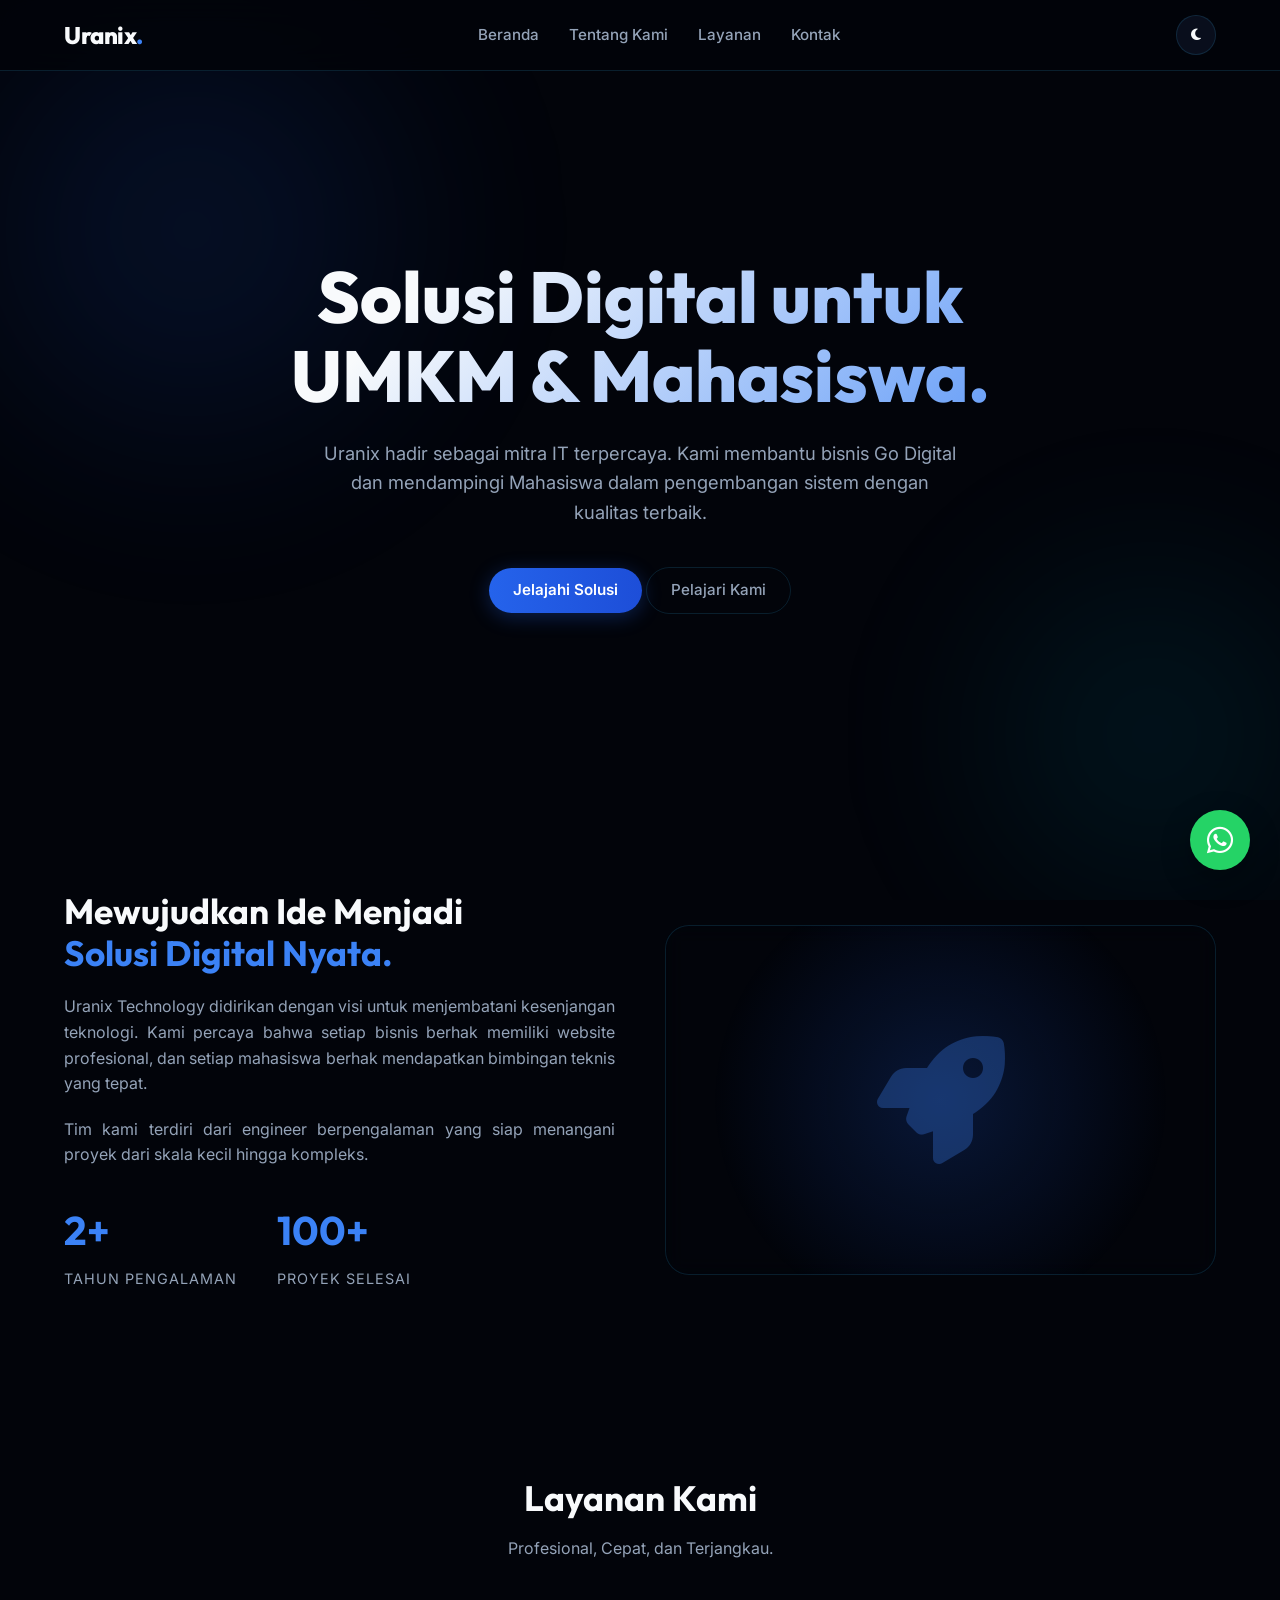
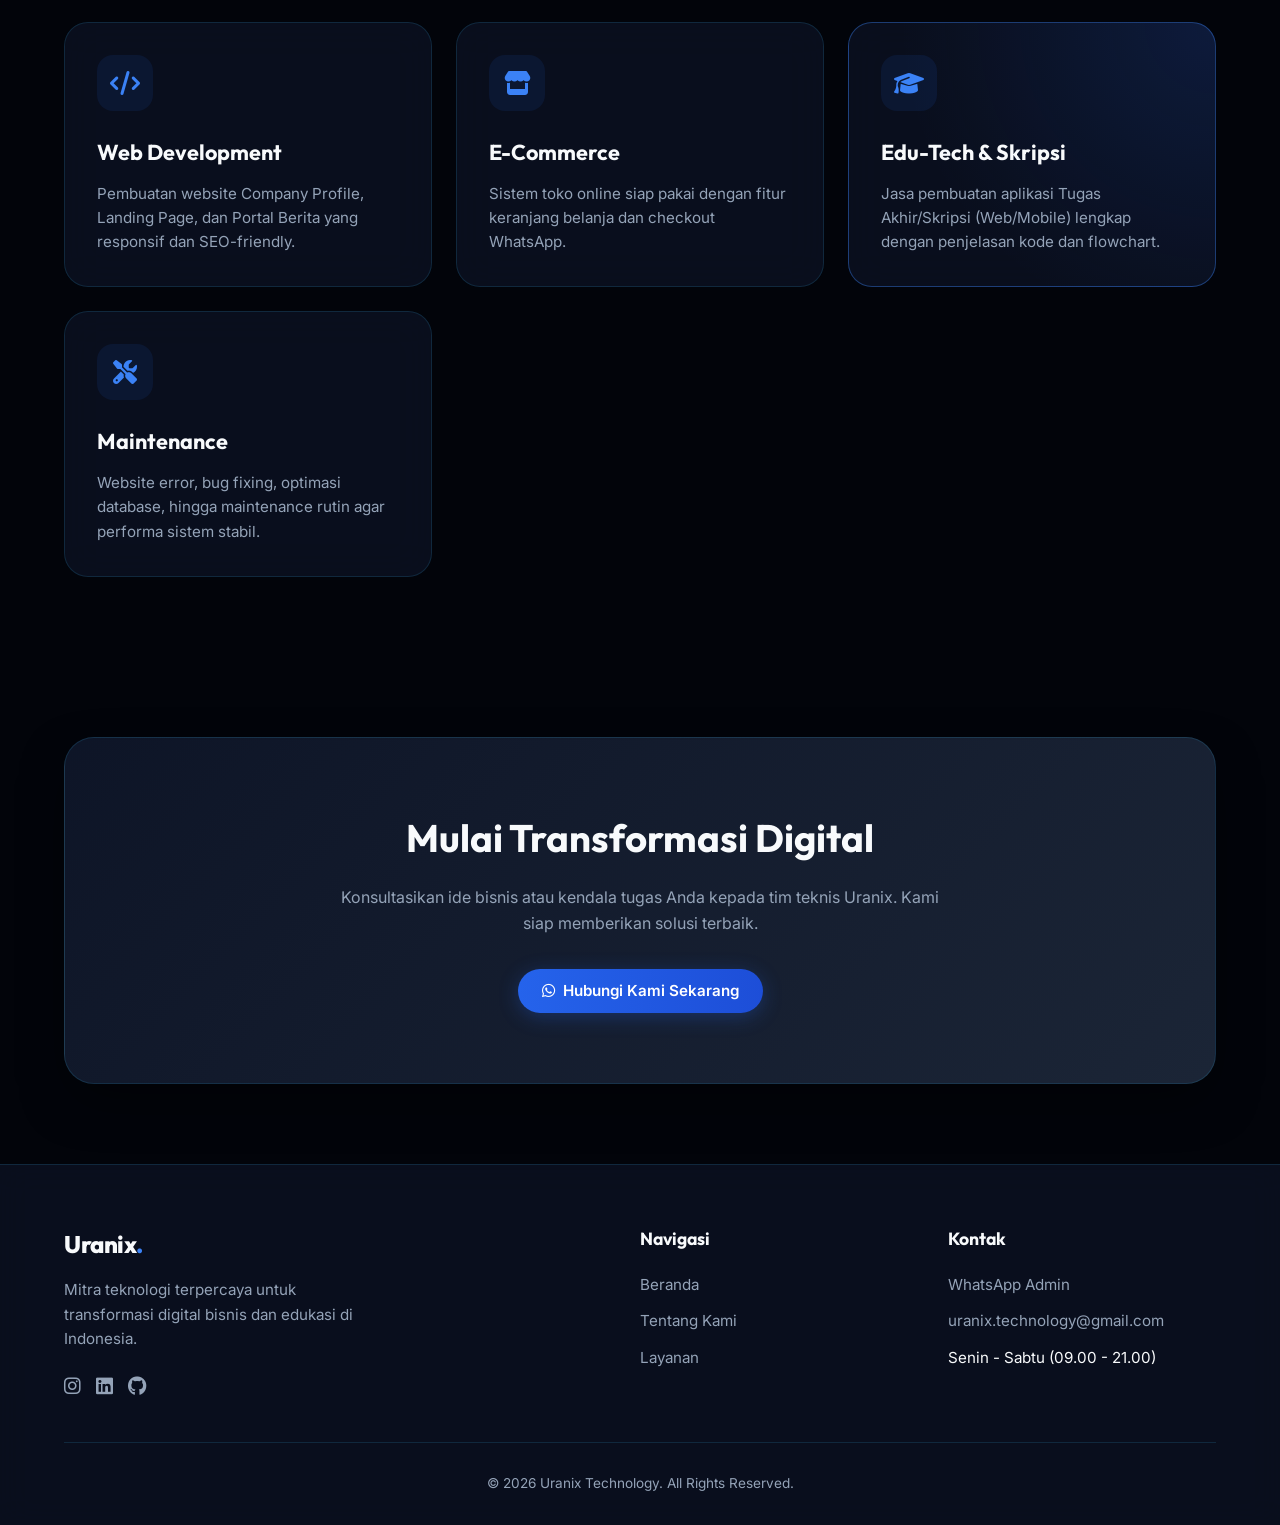
==== index.html @ a211d1cd "Update index.html" ====
<!DOCTYPE html>
<html lang="id" data-theme="dark">
<head>
    <meta charset="UTF-8">
    <meta name="viewport" content="width=device-width, initial-scale=1.0, maximum-scale=1.0, user-scalable=no">
    <meta name="description" content="Uranix - Solusi Digital untuk UMKM & Mahasiswa.">
    <title>Uranix | Digital Solutions</title>
    
    <link rel="preconnect" href="https://fonts.googleapis.com">
    <link rel="preconnect" href="https://fonts.gstatic.com" crossorigin>
    <link href="https://fonts.googleapis.com/css2?family=Inter:wght@300;400;500;600&family=Outfit:wght@500;700;800&display=swap" rel="stylesheet">
    
    <link rel="stylesheet" href="https://cdnjs.cloudflare.com/ajax/libs/font-awesome/6.4.0/css/all.min.css">
    <link href="https://unpkg.com/aos@2.3.1/dist/aos.css" rel="stylesheet">
    
    <style>
        /* =========================================
           1. VARIABLES & THEMES
           ========================================= */
        :root {
            /* Colors */
            --primary: #2563EB;
            --primary-light: #3B82F6;
            --accent: #06B6D4;
            
            /* Dark Theme (Default) */
            --bg-body: #02040a;
            --bg-nav: rgba(2, 4, 10, 0.85);
            --bg-glass: rgba(15, 23, 42, 0.6);
            --border-glass: rgba(56, 189, 248, 0.15);
            --text-main: #F8FAFC;
            --text-muted: #94A3B8;
            --card-hover: rgba(30, 41, 59, 0.7);
            --shadow-color: rgba(0,0,0,0.5);
            --blob-opacity: 0.4;
            --cta-gradient: linear-gradient(135deg, rgba(15, 23, 42, 0.9), rgba(30, 41, 59, 0.9));
        }

        [data-theme="light"] {
            --bg-body: #F1F5F9;
            --bg-nav: rgba(241, 245, 249, 0.85);
            --bg-glass: rgba(255, 255, 255, 0.7);
            --border-glass: rgba(37, 99, 235, 0.1);
            --text-main: #0F172A;
            --text-muted: #475569;
            --card-hover: rgba(255, 255, 255, 0.95);
            --shadow-color: rgba(148, 163, 184, 0.4);
            --blob-opacity: 0.6;
            --cta-gradient: linear-gradient(135deg, rgba(255, 255, 255, 0.9), rgba(241, 245, 249, 0.9));
        }

        * { margin: 0; padding: 0; box-sizing: border-box; }
        html { scroll-behavior: smooth; }
        
        body {
            font-family: 'Inter', sans-serif;
            background-color: var(--bg-body);
            color: var(--text-main);
            overflow-x: hidden;
            line-height: 1.6;
            transition: 0.4s ease;
        }

        h1, h2, h3, h4, .logo { font-family: 'Outfit', sans-serif; }

        .container {
            width: 100%; max-width: 1200px; margin: 0 auto; padding: 0 24px;
        }

        /* =========================================
           2. ANIMATED BACKGROUND
           ========================================= */
        .bg-animation {
            position: fixed; top: 0; left: 0; width: 100%; height: 100%;
            z-index: -1; overflow: hidden; pointer-events: none;
        }
        .blob {
            position: absolute; border-radius: 50%; filter: blur(80px);
            opacity: var(--blob-opacity); transition: opacity 0.5s ease;
        }
        .blob-1 {
            width: 50vw; height: 50vw; top: -10%; left: -10%;
            background: radial-gradient(circle, rgba(37, 99, 235, 0.4) 0%, transparent 70%);
            animation: moveBlob1 15s infinite alternate;
        }
        .blob-2 {
            width: 40vw; height: 40vw; bottom: -10%; right: -10%;
            background: radial-gradient(circle, rgba(6, 182, 212, 0.3) 0%, transparent 70%);
            animation: moveBlob2 20s infinite alternate;
        }
        @keyframes moveBlob1 { 0% { transform: translate(0, 0); } 100% { transform: translate(100px, 50px); } }
        @keyframes moveBlob2 { 0% { transform: translate(0, 0); } 100% { transform: translate(-80px, -40px); } }

        /* =========================================
           3. NAVBAR
           ========================================= */
        nav {
            position: fixed; top: 0; width: 100%; padding: 15px 0; z-index: 1000;
            background: var(--bg-nav); backdrop-filter: blur(16px);
            border-bottom: 1px solid var(--border-glass);
        }
        nav .container { display: flex; justify-content: space-between; align-items: center; }

        .logo { font-size: 1.5rem; font-weight: 800; color: var(--text-main); letter-spacing: -0.5px; text-decoration: none;}
        .logo span { color: var(--primary-light); }

        /* Menu Links Style */
        .nav-links { display: flex; gap: 30px; }
        .nav-links a {
            text-decoration: none; color: var(--text-muted); font-weight: 500; font-size: 0.95rem; transition: 0.3s;
        }
        .nav-links a:hover { color: var(--primary-light); }

        .nav-actions { display: flex; align-items: center; gap: 15px; }

        /* Theme Toggle */
        .theme-switch {
            background: var(--bg-glass); border: 1px solid var(--border-glass);
            width: 40px; height: 40px; border-radius: 50%;
            display: flex; align-items: center; justify-content: center;
            cursor: pointer; color: var(--text-main); transition: 0.3s;
        }
        .theme-switch:hover { background: var(--primary); color: white; border-color: var(--primary); }

        /* Buttons */
        .btn {
            display: inline-flex; align-items: center; gap: 8px; padding: 10px 24px;
            border-radius: 50px; text-decoration: none; font-weight: 600; font-size: 0.95rem;
            transition: 0.3s; cursor: pointer; border: none;
        }
        .btn-primary {
            background: linear-gradient(90deg, var(--primary), #1D4ED8); color: #fff;
            box-shadow: 0 4px 20px rgba(37, 99, 235, 0.3);
        }
        .btn-primary:hover { transform: translateY(-2px); box-shadow: 0 8px 25px rgba(37, 99, 235, 0.5); }
        .btn-outline { color: var(--text-muted); font-weight: 500; border: 1px solid var(--border-glass); }
        .btn-outline:hover { color: var(--text-main); border-color: var(--primary); }

        /* =========================================
           4. HERO SECTION
           ========================================= */
        .hero {
            padding: 160px 0 100px; text-align: center;
            min-height: 90vh; display: flex; align-items: center;
        }
        .hero h1 {
            font-size: clamp(2.3rem, 5vw + 1rem, 4.5rem); line-height: 1.1; margin-bottom: 24px; font-weight: 800;
            background: linear-gradient(135deg, var(--text-main) 30%, var(--primary-light) 100%);
            -webkit-background-clip: text; -webkit-text-fill-color: transparent;
        }
        .hero p {
            font-size: 1.15rem; color: var(--text-muted); max-width: 640px; margin: 0 auto 40px;
        }

        /* =========================================
           5. ABOUT SECTION
           ========================================= */
        .section { padding: 80px 0; }
        
        .about-grid {
            display: grid; grid-template-columns: 1fr 1fr; gap: 50px; align-items: center;
        }
        .about-content h2 { font-size: 2.2rem; margin-bottom: 20px; line-height: 1.2; }
        .about-content p { color: var(--text-muted); margin-bottom: 20px; text-align: justify; }

        .stats-row { display: flex; gap: 40px; margin-top: 30px; }
        .stat-item h3 { font-size: 2.5rem; color: var(--primary-light); margin-bottom: 5px; font-weight: 700; font-family: 'Outfit'; }
        .stat-item p { font-size: 0.9rem; color: var(--text-muted); text-transform: uppercase; letter-spacing: 1px; }

        .about-image {
            background: radial-gradient(circle at center, rgba(37, 99, 235, 0.2), transparent 70%);
            border: 1px solid var(--border-glass);
            border-radius: 24px; height: 350px;
            display: flex; align-items: center; justify-content: center;
            backdrop-filter: blur(10px);
        }
        .about-image i { font-size: 8rem; color: var(--primary-light); opacity: 0.3; }

        /* =========================================
           6. SERVICES SECTION
           ========================================= */
        .section-header { text-align: center; margin-bottom: 60px; }
        .section-header h2 { font-size: 2.2rem; margin-bottom: 10px; }
        .services-grid { display: grid; grid-template-columns: repeat(auto-fit, minmax(300px, 1fr)); gap: 24px; }

        .card {
            background: var(--bg-glass); border: 1px solid var(--border-glass);
            border-radius: 24px; padding: 32px; transition: 0.4s;
            backdrop-filter: blur(20px);
        }
        .card:hover {
            transform: translateY(-8px); border-color: var(--primary);
            background: var(--card-hover); box-shadow: 0 20px 40px -10px var(--shadow-color);
        }

        .icon-box {
            width: 56px; height: 56px; background: rgba(37, 99, 235, 0.1);
            border-radius: 16px; display: flex; align-items: center; justify-content: center;
            margin-bottom: 24px; color: var(--primary-light); font-size: 1.5rem; transition: 0.4s;
        }
        .card:hover .icon-box { background: var(--primary); color: #fff; transform: rotate(5deg); }
        .card h3 { font-size: 1.35rem; margin-bottom: 12px; color: var(--text-main); }
        .card p { font-size: 0.95rem; color: var(--text-muted); }

        .card.highlight-card {
            background: radial-gradient(circle at top right, rgba(37, 99, 235, 0.15), transparent 70%), var(--bg-glass);
            border-color: rgba(59, 130, 246, 0.4);
        }

        /* =========================================
           7. CTA SECTION
           ========================================= */
        .cta-box {
            background: var(--cta-gradient); border: 1px solid var(--border-glass);
            border-radius: 30px; padding: 70px 24px; text-align: center;
            display: flex; flex-direction: column; align-items: center; justify-content: center;
            box-shadow: 0 20px 50px -10px var(--shadow-color);
        }
        .cta-box h2 { font-size: clamp(1.8rem, 3vw, 2.5rem); color: var(--text-main); margin-bottom: 16px; }
        .cta-box p { color: var(--text-muted); margin-bottom: 32px; max-width: 600px; }

        /* =========================================
           8. FOOTER
           ========================================= */
        footer {
    border-top: 1px solid var(--border-glass); 
    padding: 60px 0 30px;
    background: var(--bg-glass); /* Menggunakan variabel glass agar konsisten */
    backdrop-filter: blur(16px); /* Efek blur di belakang footer */
    -webkit-backdrop-filter: blur(16px);
    font-size: 0.95rem;
}
        .footer-grid {
            display: grid; grid-template-columns: 2fr 1fr 1fr; gap: 40px; margin-bottom: 40px;
        }
        .footer-info p { color: var(--text-muted); max-width: 300px; margin-top: 15px; }
        
        .footer-links h4 { font-family: 'Outfit'; font-size: 1.1rem; margin-bottom: 20px; color: var(--text-main); }
        .footer-links ul { list-style: none; }
        .footer-links li { margin-bottom: 12px; }
        .footer-links a { text-decoration: none; color: var(--text-muted); transition: 0.2s; }
        .footer-links a:hover { color: var(--primary-light); }

        .socials { display: flex; gap: 15px; margin-top: 20px; }
        .socials a { color: var(--text-muted); font-size: 1.2rem; transition: 
0.3s; }
        .socials a:hover { color: var(--primary-light); }

        .copyright { text-align: center; border-top: 1px solid var(--border-glass); padding-top: 30px; color: var(--text-muted); font-size: 0.85rem; }

        /* WA Float */
        .wa-float {
            position: fixed; bottom: 30px; right: 30px; background: #25D366;
            width: 60px; height: 60px; border-radius: 50%; display: flex;
            align-items: center; justify-content: center; font-size: 30px; color: white;
            box-shadow: 0 10px 30px rgba(0,0,0,0.3); z-index: 2000; text-decoration: none;
            transition: 0.3s;
        }
        .wa-float:hover { transform: scale(1.1); }

        /* Mobile */
        @media (max-width: 768px) {
            .nav-links { display: none; }
            .hero { padding-top: 140px; }
            .about-grid { grid-template-columns: 1fr; }
            .about-image { order: -1; height: 250px; }
            .footer-grid { grid-template-columns: 1fr; gap: 30px; }
        }
    </style>
</head>
<body>

    <div class="bg-animation">
        <div class="blob blob-1"></div>
        <div class="blob blob-2"></div>
    </div>

    <nav>
        <div class="container">
            <a href="#" class="logo">Uranix<span>.</span></a>
            
            <div class="nav-links">
                <a href="#home">Beranda</a>
                <a href="#about">Tentang Kami</a>
                <a href="#layanan">Layanan</a>
                <a href="#contact">Kontak</a>
            </div>

            <div class="nav-actions">
                <button class="theme-switch" id="theme-toggle" aria-label="Toggle Theme">
                    <i class="fa-solid fa-moon"></i>
                </button>
                </div>
        </div>
    </nav>

    <section id="home" class="hero">
        <div class="container">
            <h1 data-aos="fade-up" data-aos-duration="1000">
                Solusi Digital untuk<br>
                UMKM & Mahasiswa.
            </h1>
            <p data-aos="fade-up" data-aos-delay="200" data-aos-duration="1000">
                Uranix hadir sebagai mitra IT terpercaya. Kami membantu bisnis Go Digital dan mendampingi Mahasiswa dalam pengembangan sistem dengan kualitas terbaik.
            </p>
            <div data-aos="fade-up" data-aos-delay="300" data-aos-duration="1000">
                <a href="#layanan" class="btn btn-primary">Jelajahi Solusi</a>
                <a href="#about" class="btn btn-outline">Pelajari Kami</a>
            </div>
        </div>
    </section>

    <section id="about" class="section">
        <div class="container">
            <div class="about-grid">
                <div class="about-content" data-aos="fade-right">
                    <h2>Mewujudkan Ide Menjadi<br><span style="color: var(--primary-light);">Solusi Digital Nyata.</span></h2>
                    <p>
                        Uranix Technology didirikan dengan visi untuk menjembatani kesenjangan teknologi. Kami percaya bahwa setiap bisnis berhak memiliki website profesional, dan setiap mahasiswa berhak mendapatkan bimbingan teknis yang tepat.
                    </p>
                    <p>
                        Tim kami terdiri dari engineer berpengalaman yang siap menangani proyek dari skala kecil hingga kompleks.
                    </p>
                    
                    <div class="stats-row">
                        <div class="stat-item">
                            <h3>2+</h3>
                            <p>Tahun Pengalaman</p>
                        </div>
                        <div class="stat-item">
                            <h3>100+</h3>
                            <p>Proyek Selesai</p>
                        </div>
                    </div>
                </div>
                <div class="about-image" data-aos="fade-left">
                    <i class="fa-solid fa-rocket"></i>
                </div>
            </div>
        </div>
    </section>

    <section id="layanan" class="section">
        <div class="container">
            <div class="section-header" data-aos="fade-up">
                <h2>Layanan Kami</h2>
                <p style="color: var(--text-muted);">Profesional, Cepat, dan Terjangkau.</p>
            </div>

            <div class="services-grid">
                <div class="card" data-aos="fade-up" data-aos-delay="0">
                    <div class="icon-box"><i class="fa-solid fa-code"></i></div>
                    <h3>Web Development</h3>
                    <p>Pembuatan website Company Profile, Landing Page, dan Portal Berita yang responsif dan SEO-friendly.</p>
                </div>

                <div class="card" data-aos="fade-up" data-aos-delay="100">
                    <div class="icon-box"><i class="fa-solid fa-store"></i></div>
                    <h3>E-Commerce</h3>
                    <p>Sistem toko online siap pakai dengan fitur keranjang belanja dan checkout WhatsApp.</p>
                </div>

                <div class="card highlight-card" data-aos="fade-up" data-aos-delay="200">
                    <div class="icon-box"><i class="fa-solid fa-graduation-cap"></i></div>
                    <h3>Edu-Tech & Skripsi</h3>
                    <p>Jasa pembuatan aplikasi Tugas Akhir/Skripsi (Web/Mobile) lengkap dengan penjelasan kode dan flowchart.</p>
                </div>

                <div class="card" data-aos="fade-up" data-aos-delay="300">
                    <div class="icon-box"><i class="fa-solid fa-screwdriver-wrench"></i></div>
                    <h3>Maintenance</h3>
                    <p>Website error, bug fixing, optimasi database, hingga maintenance rutin agar performa sistem stabil.</p>
                </div>
            </div>
        </div>
    </section>

    <div class="container" style="margin: 80px auto;">
        <section class="cta-box" data-aos="zoom-in">
            <h2>Mulai Transformasi Digital</h2>
            <p>
                Konsultasikan ide bisnis atau kendala tugas Anda kepada tim teknis Uranix. Kami siap memberikan solusi terbaik.
            </p>
            <a href="https://wa.me/6289665119793?text=Halo%20Uranix" class="btn btn-primary">
                <i class="fa-brands fa-whatsapp"></i> Hubungi Kami Sekarang
            </a>
        </section>
    </div>

    <footer id="contact">
        <div class="container">
            <div class="footer-grid">
                <div class="footer-info">
                    <a href="#" class="logo">Uranix<span>.</span></a>
                    <p>Mitra teknologi terpercaya untuk transformasi digital bisnis dan edukasi di Indonesia.</p>
                    <div class="socials">
                        <a href="#"><i class="fa-brands fa-instagram"></i></a>
                        <a href="#"><i class="fa-brands fa-linkedin"></i></a>
                        <a href="#"><i class="fa-brands fa-github"></i></a>
                    </div>
                </div>
                
                <div class="footer-links">
                    <h4>Navigasi</h4>
                    <ul>
                        <li><a href="#home">Beranda</a></li>
                        <li><a href="#about">Tentang Kami</a></li>
                        <li><a href="#layanan">Layanan</a></li>
                    </ul>
                </div>

                <div class="footer-links">
                    <h4>Kontak</h4>
                    <ul>
                        <li><a href="https://wa.me/6289665119793">WhatsApp Admin</a></li>
                        <li><a href="mailto:uranix.technology@gmail.com">uranix.technology@gmail.com</a></li>
                        <li>Senin - Sabtu (09.00 - 21.00)</li>
                    </ul>
                </div>
            </div>
            
            <div class="copyright">
                &copy; 2026 Uranix Technology. All Rights Reserved.
            </div>
        </div>
    </footer>

    <a href="https://wa.me/6289665119793" class="wa-float" target="_blank">
        <i class="fa-brands fa-whatsapp"></i>
    </a>

    <script src="https://unpkg.com/aos@2.3.1/dist/aos.js"></script>
    <script>
        AOS.init({ once: true, duration: 800, offset: 100 });

        // Toggle Theme Logic
        const toggleBtn = document.getElementById('theme-toggle');
        const icon = toggleBtn.querySelector('i');
        const html = document.documentElement;

        if (localStorage.getItem('theme') === 'light') {
            html.setAttribute('data-theme', 'light');
            icon.classList.replace('fa-moon', 'fa-sun');
        }

        toggleBtn.addEventListener('click', () => {
            const current = html.getAttribute('data-theme');
            const next = current === 'light' ? 'dark' : 'light';
            html.setAttribute('data-theme', next);
            localStorage.setItem('theme', next);
            
            if (next === 'light') icon.classList.replace('fa-moon', 'fa-sun');
            else icon.classList.replace('fa-sun', 'fa-moon');
        });
    </script>

</body>
</html>
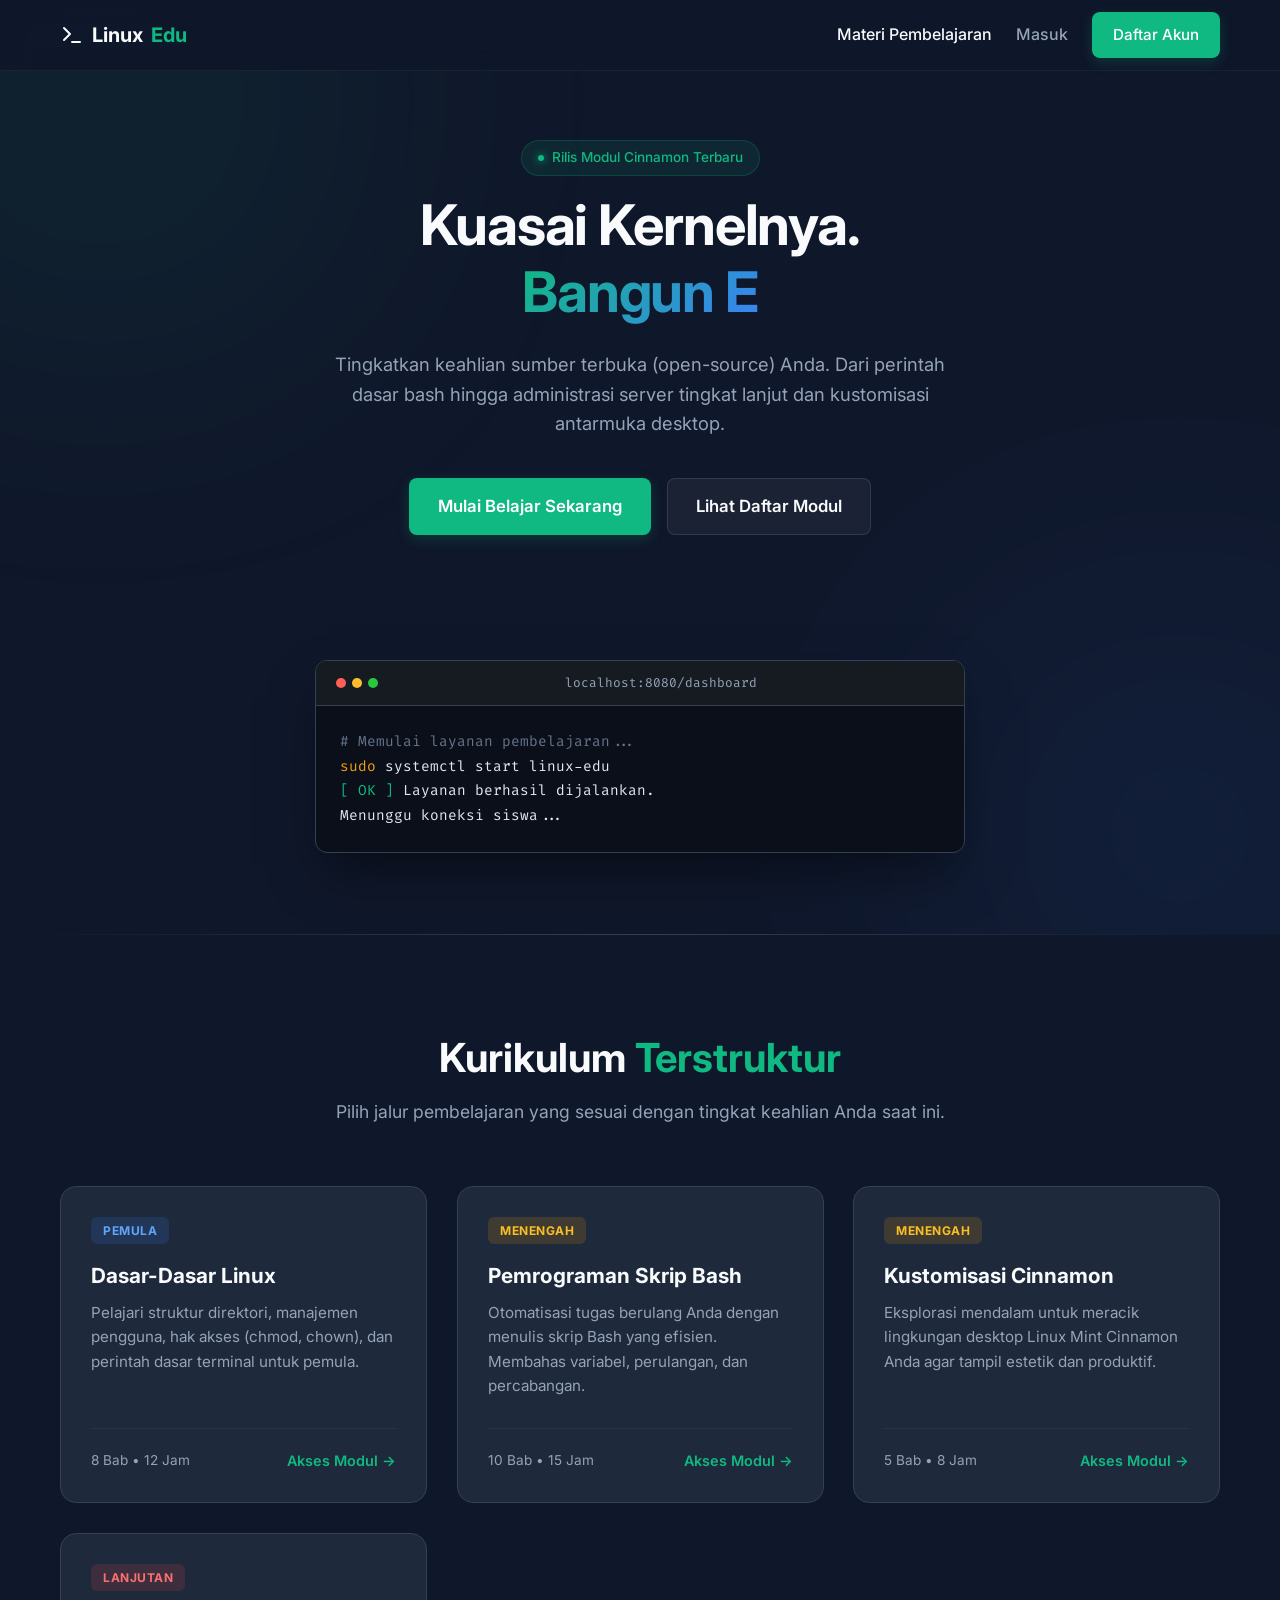
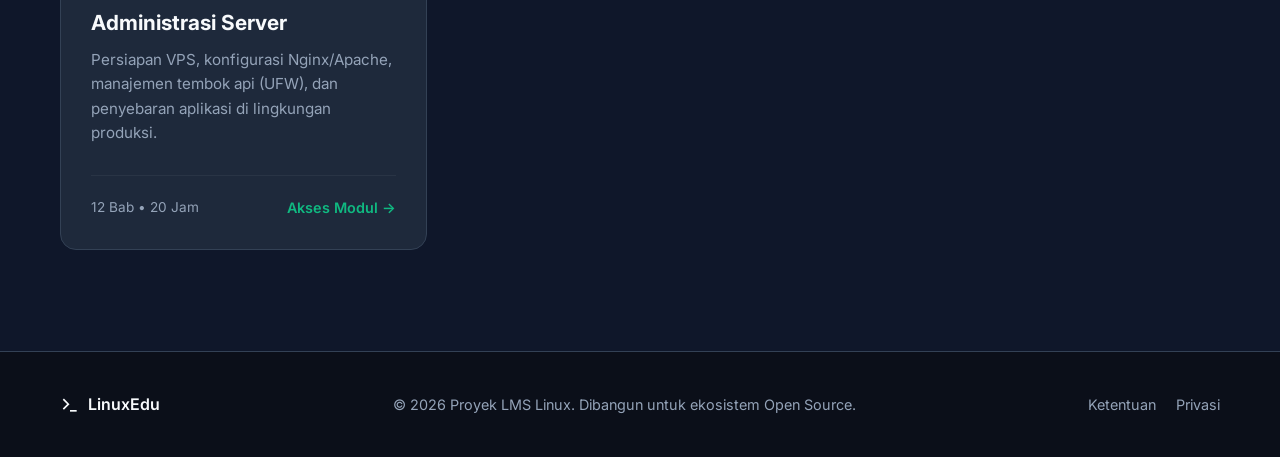
==== commit 8e29097d: "Add files via upload" ====
--- a/index.html
+++ b/index.html
@@ -1,462 +1,136 @@
-<!DOCTYPE html>
-<html lang="id" data-theme="dark">
-<head>
-    <meta charset="UTF-8">
-    <meta name="viewport" content="width=device-width, initial-scale=1.0, maximum-scale=1.0, user-scalable=no">
-    <meta name="description" content="Uranix - Solusi Digital untuk UMKM & Mahasiswa.">
-    <title>Uranix | Digital Solutions</title>
-    
-    <link rel="preconnect" href="https://fonts.googleapis.com">
-    <link rel="preconnect" href="https://fonts.gstatic.com" crossorigin>
-    <link href="https://fonts.googleapis.com/css2?family=Inter:wght@300;400;500;600&family=Outfit:wght@500;700;800&display=swap" rel="stylesheet">
-    
-    <link rel="stylesheet" href="https://cdnjs.cloudflare.com/ajax/libs/font-awesome/6.4.0/css/all.min.css">
-    <link href="https://unpkg.com/aos@2.3.1/dist/aos.css" rel="stylesheet">
-    
-    <style>
-        /* =========================================
-           1. VARIABLES & THEMES
-           ========================================= */
-        :root {
-            /* Colors */
-            --primary: #2563EB;
-            --primary-light: #3B82F6;
-            --accent: #06B6D4;
-            
-            /* Dark Theme (Default) */
-            --bg-body: #02040a;
-            --bg-nav: rgba(2, 4, 10, 0.85);
-            --bg-glass: rgba(15, 23, 42, 0.6);
-            --border-glass: rgba(56, 189, 248, 0.15);
-            --text-main: #F8FAFC;
-            --text-muted: #94A3B8;
-            --card-hover: rgba(30, 41, 59, 0.7);
-            --shadow-color: rgba(0,0,0,0.5);
-            --blob-opacity: 0.4;
-            --cta-gradient: linear-gradient(135deg, rgba(15, 23, 42, 0.9), rgba(30, 41, 59, 0.9));
-        }
-
-        [data-theme="light"] {
-            --bg-body: #F1F5F9;
-            --bg-nav: rgba(241, 245, 249, 0.85);
-            --bg-glass: rgba(255, 255, 255, 0.7);
-            --border-glass: rgba(37, 99, 235, 0.1);
-            --text-main: #0F172A;
-            --text-muted: #475569;
-            --card-hover: rgba(255, 255, 255, 0.95);
-            --shadow-color: rgba(148, 163, 184, 0.4);
-            --blob-opacity: 0.6;
-            --cta-gradient: linear-gradient(135deg, rgba(255, 255, 255, 0.9), rgba(241, 245, 249, 0.9));
-        }
-
-        * { margin: 0; padding: 0; box-sizing: border-box; }
-        html { scroll-behavior: smooth; }
-        
-        body {
-            font-family: 'Inter', sans-serif;
-            background-color: var(--bg-body);
-            color: var(--text-main);
-            overflow-x: hidden;
-            line-height: 1.6;
-            transition: 0.4s ease;
-        }
-
-        h1, h2, h3, h4, .logo { font-family: 'Outfit', sans-serif; }
-
-        .container {
-            width: 100%; max-width: 1200px; margin: 0 auto; padding: 0 24px;
-        }
-
-        /* =========================================
-           2. ANIMATED BACKGROUND
-           ========================================= */
-        .bg-animation {
-            position: fixed; top: 0; left: 0; width: 100%; height: 100%;
-            z-index: -1; overflow: hidden; pointer-events: none;
-        }
-        .blob {
-            position: absolute; border-radius: 50%; filter: blur(80px);
-            opacity: var(--blob-opacity); transition: opacity 0.5s ease;
-        }
-        .blob-1 {
-            width: 50vw; height: 50vw; top: -10%; left: -10%;
-            background: radial-gradient(circle, rgba(37, 99, 235, 0.4) 0%, transparent 70%);
-            animation: moveBlob1 15s infinite alternate;
-        }
-        .blob-2 {
-            width: 40vw; height: 40vw; bottom: -10%; right: -10%;
-            background: radial-gradient(circle, rgba(6, 182, 212, 0.3) 0%, transparent 70%);
-            animation: moveBlob2 20s infinite alternate;
-        }
-        @keyframes moveBlob1 { 0% { transform: translate(0, 0); } 100% { transform: translate(100px, 50px); } }
-        @keyframes moveBlob2 { 0% { transform: translate(0, 0); } 100% { transform: translate(-80px, -40px); } }
-
-        /* =========================================
-           3. NAVBAR
-           ========================================= */
-        nav {
-            position: fixed; top: 0; width: 100%; padding: 15px 0; z-index: 1000;
-            background: var(--bg-nav); backdrop-filter: blur(16px);
-            border-bottom: 1px solid var(--border-glass);
-        }
-        nav .container { display: flex; justify-content: space-between; align-items: center; }
-
-        .logo { font-size: 1.5rem; font-weight: 800; color: var(--text-main); letter-spacing: -0.5px; text-decoration: none;}
-        .logo span { color: var(--primary-light); }
-
-        /* Menu Links Style */
-        .nav-links { display: flex; gap: 30px; }
-        .nav-links a {
-            text-decoration: none; color: var(--text-muted); font-weight: 500; font-size: 0.95rem; transition: 0.3s;
-        }
-        .nav-links a:hover { color: var(--primary-light); }
-
-        .nav-actions { display: flex; align-items: center; gap: 15px; }
-
-        /* Theme Toggle */
-        .theme-switch {
-            background: var(--bg-glass); border: 1px solid var(--border-glass);
-            width: 40px; height: 40px; border-radius: 50%;
-            display: flex; align-items: center; justify-content: center;
-            cursor: pointer; color: var(--text-main); transition: 0.3s;
-        }
-        .theme-switch:hover { background: var(--primary); color: white; border-color: var(--primary); }
-
-        /* Buttons */
-        .btn {
-            display: inline-flex; align-items: center; gap: 8px; padding: 10px 24px;
-            border-radius: 50px; text-decoration: none; font-weight: 600; font-size: 0.95rem;
-            transition: 0.3s; cursor: pointer; border: none;
-        }
-        .btn-primary {
-            background: linear-gradient(90deg, var(--primary), #1D4ED8); color: #fff;
-            box-shadow: 0 4px 20px rgba(37, 99, 235, 0.3);
-        }
-        .btn-primary:hover { transform: translateY(-2px); box-shadow: 0 8px 25px rgba(37, 99, 235, 0.5); }
-        .btn-outline { color: var(--text-muted); font-weight: 500; border: 1px solid var(--border-glass); }
-        .btn-outline:hover { color: var(--text-main); border-color: var(--primary); }
-
-        /* =========================================
-           4. HERO SECTION
-           ========================================= */
-        .hero {
-            padding: 160px 0 100px; text-align: center;
-            min-height: 90vh; display: flex; align-items: center;
-        }
-        .hero h1 {
-            font-size: clamp(2.3rem, 5vw + 1rem, 4.5rem); line-height: 1.1; margin-bottom: 24px; font-weight: 800;
-            background: linear-gradient(135deg, var(--text-main) 30%, var(--primary-light) 100%);
-            -webkit-background-clip: text; -webkit-text-fill-color: transparent;
-        }
-        .hero p {
-            font-size: 1.15rem; color: var(--text-muted); max-width: 640px; margin: 0 auto 40px;
-        }
-
-        /* =========================================
-           5. ABOUT SECTION
-           ========================================= */
-        .section { padding: 80px 0; }
-        
-        .about-grid {
-            display: grid; grid-template-columns: 1fr 1fr; gap: 50px; align-items: center;
-        }
-        .about-content h2 { font-size: 2.2rem; margin-bottom: 20px; line-height: 1.2; }
-        .about-content p { color: var(--text-muted); margin-bottom: 20px; text-align: justify; }
-
-        .stats-row { display: flex; gap: 40px; margin-top: 30px; }
-        .stat-item h3 { font-size: 2.5rem; color: var(--primary-light); margin-bottom: 5px; font-weight: 700; font-family: 'Outfit'; }
-        .stat-item p { font-size: 0.9rem; color: var(--text-muted); text-transform: uppercase; letter-spacing: 1px; }
-
-        .about-image {
-            background: radial-gradient(circle at center, rgba(37, 99, 235, 0.2), transparent 70%);
-            border: 1px solid var(--border-glass);
-            border-radius: 24px; height: 350px;
-            display: flex; align-items: center; justify-content: center;
-            backdrop-filter: blur(10px);
-        }
-        .about-image i { font-size: 8rem; color: var(--primary-light); opacity: 0.3; }
-
-        /* =========================================
-           6. SERVICES SECTION
-           ========================================= */
-        .section-header { text-align: center; margin-bottom: 60px; }
-        .section-header h2 { font-size: 2.2rem; margin-bottom: 10px; }
-        .services-grid { display: grid; grid-template-columns: repeat(auto-fit, minmax(300px, 1fr)); gap: 24px; }
-
-        .card {
-            background: var(--bg-glass); border: 1px solid var(--border-glass);
-            border-radius: 24px; padding: 32px; transition: 0.4s;
-            backdrop-filter: blur(20px);
-        }
-        .card:hover {
-            transform: translateY(-8px); border-color: var(--primary);
-            background: var(--card-hover); box-shadow: 0 20px 40px -10px var(--shadow-color);
-        }
-
-        .icon-box {
-            width: 56px; height: 56px; background: rgba(37, 99, 235, 0.1);
-            border-radius: 16px; display: flex; align-items: center; justify-content: center;
-            margin-bottom: 24px; color: var(--primary-light); font-size: 1.5rem; transition: 0.4s;
-        }
-        .card:hover .icon-box { background: var(--primary); color: #fff; transform: rotate(5deg); }
-        .card h3 { font-size: 1.35rem; margin-bottom: 12px; color: var(--text-main); }
-        .card p { font-size: 0.95rem; color: var(--text-muted); }
-
-        .card.highlight-card {
-            background: radial-gradient(circle at top right, rgba(37, 99, 235, 0.15), transparent 70%), var(--bg-glass);
-            border-color: rgba(59, 130, 246, 0.4);
-        }
-
-        /* =========================================
-           7. CTA SECTION
-           ========================================= */
-        .cta-box {
-            background: var(--cta-gradient); border: 1px solid var(--border-glass);
-            border-radius: 30px; padding: 70px 24px; text-align: center;
-            display: flex; flex-direction: column; align-items: center; justify-content: center;
-            box-shadow: 0 20px 50px -10px var(--shadow-color);
-        }
-        .cta-box h2 { font-size: clamp(1.8rem, 3vw, 2.5rem); color: var(--text-main); margin-bottom: 16px; }
-        .cta-box p { color: var(--text-muted); margin-bottom: 32px; max-width: 600px; }
-
-        /* =========================================
-           8. FOOTER
-           ========================================= */
-        footer {
-    border-top: 1px solid var(--border-glass); 
-    padding: 60px 0 30px;
-    background: var(--bg-glass); /* Menggunakan variabel glass agar konsisten */
-    backdrop-filter: blur(16px); /* Efek blur di belakang footer */
-    -webkit-backdrop-filter: blur(16px);
-    font-size: 0.95rem;
-}
-        .footer-grid {
-            display: grid; grid-template-columns: 2fr 1fr 1fr; gap: 40px; margin-bottom: 40px;
-        }
-        .footer-info p { color: var(--text-muted); max-width: 300px; margin-top: 15px; }
-        
-        .footer-links h4 { font-family: 'Outfit'; font-size: 1.1rem; margin-bottom: 20px; color: var(--text-main); }
-        .footer-links ul { list-style: none; }
-        .footer-links li { margin-bottom: 12px; }
-        .footer-links a { text-decoration: none; color: var(--text-muted); transition: 0.2s; }
-        .footer-links a:hover { color: var(--primary-light); }
-
-        .socials { display: flex; gap: 15px; margin-top: 20px; }
-        .socials a { color: var(--text-muted); font-size: 1.2rem; transition: 
-0.3s; }
-        .socials a:hover { color: var(--primary-light); }
-
-        .copyright { text-align: center; border-top: 1px solid var(--border-glass); padding-top: 30px; color: var(--text-muted); font-size: 0.85rem; }
-
-        /* WA Float */
-        .wa-float {
-            position: fixed; bottom: 30px; right: 30px; background: #25D366;
-            width: 60px; height: 60px; border-radius: 50%; display: flex;
-            align-items: center; justify-content: center; font-size: 30px; color: white;
-            box-shadow: 0 10px 30px rgba(0,0,0,0.3); z-index: 2000; text-decoration: none;
-            transition: 0.3s;
-        }
-        .wa-float:hover { transform: scale(1.1); }
-
-        /* Mobile */
-        @media (max-width: 768px) {
-            .nav-links { display: none; }
-            .hero { padding-top: 140px; }
-            .about-grid { grid-template-columns: 1fr; }
-            .about-image { order: -1; height: 250px; }
-            .footer-grid { grid-template-columns: 1fr; gap: 30px; }
-        }
-    </style>
-</head>
-<body>
-
-    <div class="bg-animation">
-        <div class="blob blob-1"></div>
-        <div class="blob blob-2"></div>
-    </div>
-
-    <nav>
-        <div class="container">
-            <a href="#" class="logo">Uranix<span>.</span></a>
-            
-            <div class="nav-links">
-                <a href="#home">Beranda</a>
-                <a href="#about">Tentang Kami</a>
-                <a href="#layanan">Layanan</a>
-                <a href="#contact">Kontak</a>
-            </div>
-
-            <div class="nav-actions">
-                <button class="theme-switch" id="theme-toggle" aria-label="Toggle Theme">
-                    <i class="fa-solid fa-moon"></i>
-                </button>
-                </div>
-        </div>
-    </nav>
-
-    <section id="home" class="hero">
-        <div class="container">
-            <h1 data-aos="fade-up" data-aos-duration="1000">
-                Solusi Digital untuk<br>
-                UMKM & Mahasiswa.
-            </h1>
-            <p data-aos="fade-up" data-aos-delay="200" data-aos-duration="1000">
-                Uranix hadir sebagai mitra IT terpercaya. Kami membantu bisnis Go Digital dan mendampingi Mahasiswa dalam pengembangan sistem dengan kualitas terbaik.
-            </p>
-            <div data-aos="fade-up" data-aos-delay="300" data-aos-duration="1000">
-                <a href="#layanan" class="btn btn-primary">Jelajahi Solusi</a>
-                <a href="#about" class="btn btn-outline">Pelajari Kami</a>
-            </div>
-        </div>
-    </section>
-
-    <section id="about" class="section">
-        <div class="container">
-            <div class="about-grid">
-                <div class="about-content" data-aos="fade-right">
-                    <h2>Mewujudkan Ide Menjadi<br><span style="color: var(--primary-light);">Solusi Digital Nyata.</span></h2>
-                    <p>
-                        Uranix Technology didirikan dengan visi untuk menjembatani kesenjangan teknologi. Kami percaya bahwa setiap bisnis berhak memiliki website profesional, dan setiap mahasiswa berhak mendapatkan bimbingan teknis yang tepat.
-                    </p>
-                    <p>
-                        Tim kami terdiri dari engineer berpengalaman yang siap menangani proyek dari skala kecil hingga kompleks.
-                    </p>
-                    
-                    <div class="stats-row">
-                        <div class="stat-item">
-                            <h3>2+</h3>
-                            <p>Tahun Pengalaman</p>
-                        </div>
-                        <div class="stat-item">
-                            <h3>100+</h3>
-                            <p>Proyek Selesai</p>
-                        </div>
-                    </div>
-                </div>
-                <div class="about-image" data-aos="fade-left">
-                    <i class="fa-solid fa-rocket"></i>
-                </div>
-            </div>
-        </div>
-    </section>
-
-    <section id="layanan" class="section">
-        <div class="container">
-            <div class="section-header" data-aos="fade-up">
-                <h2>Layanan Kami</h2>
-                <p style="color: var(--text-muted);">Profesional, Cepat, dan Terjangkau.</p>
-            </div>
-
-            <div class="services-grid">
-                <div class="card" data-aos="fade-up" data-aos-delay="0">
-                    <div class="icon-box"><i class="fa-solid fa-code"></i></div>
-                    <h3>Web Development</h3>
-                    <p>Pembuatan website Company Profile, Landing Page, dan Portal Berita yang responsif dan SEO-friendly.</p>
-                </div>
-
-                <div class="card" data-aos="fade-up" data-aos-delay="100">
-                    <div class="icon-box"><i class="fa-solid fa-store"></i></div>
-                    <h3>E-Commerce</h3>
-                    <p>Sistem toko online siap pakai dengan fitur keranjang belanja dan checkout WhatsApp.</p>
-                </div>
-
-                <div class="card highlight-card" data-aos="fade-up" data-aos-delay="200">
-                    <div class="icon-box"><i class="fa-solid fa-graduation-cap"></i></div>
-                    <h3>Edu-Tech & Skripsi</h3>
-                    <p>Jasa pembuatan aplikasi Tugas Akhir/Skripsi (Web/Mobile) lengkap dengan penjelasan kode dan flowchart.</p>
-                </div>
-
-                <div class="card" data-aos="fade-up" data-aos-delay="300">
-                    <div class="icon-box"><i class="fa-solid fa-screwdriver-wrench"></i></div>
-                    <h3>Maintenance</h3>
-                    <p>Website error, bug fixing, optimasi database, hingga maintenance rutin agar performa sistem stabil.</p>
-                </div>
-            </div>
-        </div>
-    </section>
-
-    <div class="container" style="margin: 80px auto;">
-        <section class="cta-box" data-aos="zoom-in">
-            <h2>Mulai Transformasi Digital</h2>
-            <p>
-                Konsultasikan ide bisnis atau kendala tugas Anda kepada tim teknis Uranix. Kami siap memberikan solusi terbaik.
-            </p>
-            <a href="https://wa.me/6289665119793?text=Halo%20Uranix" class="btn btn-primary">
-                <i class="fa-brands fa-whatsapp"></i> Hubungi Kami Sekarang
-            </a>
-        </section>
-    </div>
-
-    <footer id="contact">
-        <div class="container">
-            <div class="footer-grid">
-                <div class="footer-info">
-                    <a href="#" class="logo">Uranix<span>.</span></a>
-                    <p>Mitra teknologi terpercaya untuk transformasi digital bisnis dan edukasi di Indonesia.</p>
-                    <div class="socials">
-                        <a href="#"><i class="fa-brands fa-instagram"></i></a>
-                        <a href="#"><i class="fa-brands fa-linkedin"></i></a>
-                        <a href="#"><i class="fa-brands fa-github"></i></a>
-                    </div>
-                </div>
-                
-                <div class="footer-links">
-                    <h4>Navigasi</h4>
-                    <ul>
-                        <li><a href="#home">Beranda</a></li>
-                        <li><a href="#about">Tentang Kami</a></li>
-                        <li><a href="#layanan">Layanan</a></li>
-                    </ul>
-                </div>
-
-                <div class="footer-links">
-                    <h4>Kontak</h4>
-                    <ul>
-                        <li><a href="https://wa.me/6289665119793">WhatsApp Admin</a></li>
-                        <li><a href="mailto:uranix.technology@gmail.com">uranix.technology@gmail.com</a></li>
-                        <li>Senin - Sabtu (09.00 - 21.00)</li>
-                    </ul>
-                </div>
-            </div>
-            
-            <div class="copyright">
-                &copy; 2026 Uranix Technology. All Rights Reserved.
-            </div>
-        </div>
-    </footer>
-
-    <a href="https://wa.me/6289665119793" class="wa-float" target="_blank">
-        <i class="fa-brands fa-whatsapp"></i>
-    </a>
-
-    <script src="https://unpkg.com/aos@2.3.1/dist/aos.js"></script>
-    <script>
-        AOS.init({ once: true, duration: 800, offset: 100 });
-
-        // Toggle Theme Logic
-        const toggleBtn = document.getElementById('theme-toggle');
-        const icon = toggleBtn.querySelector('i');
-        const html = document.documentElement;
-
-        if (localStorage.getItem('theme') === 'light') {
-            html.setAttribute('data-theme', 'light');
-            icon.classList.replace('fa-moon', 'fa-sun');
-        }
-
-        toggleBtn.addEventListener('click', () => {
-            const current = html.getAttribute('data-theme');
-            const next = current === 'light' ? 'dark' : 'light';
-            html.setAttribute('data-theme', next);
-            localStorage.setItem('theme', next);
-            
-            if (next === 'light') icon.classList.replace('fa-moon', 'fa-sun');
-            else icon.classList.replace('fa-sun', 'fa-moon');
-        });
-    </script>
-
-</body>
-</html>
-
-
-
-
+<!DOCTYPE html>
+<html lang="id">
+<head>
+    <meta charset="UTF-8">
+    <meta name="viewport" content="width=device-width, initial-scale=1.0">
+    <title>LinuxEdu | Tingkatkan Keahlian Open Source Anda</title>
+    <link rel="stylesheet" href="assets/css/style.css">
+    <link href="https://fonts.googleapis.com/css2?family=Inter:wght@300;400;500;600;700&family=Fira+Code:wght@400;600&display=swap" rel="stylesheet">
+</head>
+<body>
+
+    <header class="navbar">
+        <div class="container nav-content">
+            <a href="index.html" class="logo">
+                <svg width="24" height="24" viewBox="0 0 24 24" fill="none" stroke="currentColor" stroke-width="2" stroke-linecap="round" stroke-linejoin="round" class="logo-icon"><polyline points="4 17 10 11 4 5"></polyline><line x1="12" y1="19" x2="20" y2="19"></line></svg>
+                Linux<span class="text-accent">Edu</span>
+            </a>
+            
+           
+
+            <nav class="nav-links" id="navLinks">
+                <a href="#materi" class="nav-link-item">Materi Pembelajaran</a>
+                <a href="pages/login.html" class="nav-link-subtle nav-link-item">Masuk</a>
+                <a href="pages/register.html" class="btn btn-primary nav-link-item">Daftar Akun</a>
+            </nav>
+        </div>
+    </header>
+
+    <section class="hero relative-overflow">
+        <div class="glow-bg top-left"></div>
+        <div class="glow-bg bottom-right"></div>
+
+        <div class="container hero-content animate-on-scroll">
+            <div class="badge-pill mb-4">
+                <span class="badge-dot"></span> Rilis Modul Cinnamon Terbaru
+            </div>
+            
+            <h1 class="hero-title">
+                Kuasai Kernelnya.<br>
+                <span id="typewriter" class="text-gradient"></span>
+            </h1>
+            
+            <p class="hero-desc">
+                Tingkatkan keahlian sumber terbuka (open-source) Anda. Dari perintah dasar bash hingga administrasi server tingkat lanjut dan kustomisasi antarmuka desktop.
+            </p>
+            
+            <div class="hero-cta">
+                <a href="pages/register.html" class="btn btn-primary btn-lg">Mulai Belajar Sekarang</a>
+                <a href="#materi" class="btn btn-glass btn-lg">Lihat Daftar Modul</a>
+            </div>
+<br>
+<br>
+<br>
+            <div class="mockup-container mt-5 animate-on-scroll" style="transition-delay: 0.2s;">
+                <div class="mockup-header">
+                    <div class="mockup-dots"><span></span><span></span><span></span></div>
+                    <div class="mockup-url">localhost:8080/dashboard</div>
+                </div>
+                <div class="mockup-body">
+                    <div class="code-line"><span class="code-comment"># Memulai layanan pembelajaran...</span></div>
+                    <div class="code-line"><span class="code-keyword">sudo</span> systemctl start linux-edu</div>
+                    <div class="code-line"><span class="code-success">[ OK ]</span> Layanan berhasil dijalankan.</div>
+                    <div class="code-line">Menunggu koneksi siswa...</div>
+                </div>
+            </div>
+        </div>
+    </section>
+
+    <section id="materi" class="courses">
+        <div class="container">
+            <div class="section-header animate-on-scroll">
+                <h2 class="section-title">Kurikulum <span class="text-accent">Terstruktur</span></h2>
+                <p class="section-subtitle">Pilih jalur pembelajaran yang sesuai dengan tingkat keahlian Anda saat ini.</p>
+            </div>
+            
+            <div class="course-grid">
+                <div class="course-card animate-on-scroll" style="transition-delay: 0.1s;">
+                    <div class="card-badge badge-beginner">Pemula</div>
+                    <h3>Dasar-Dasar Linux</h3>
+                    <p>Pelajari struktur direktori, manajemen pengguna, hak akses (chmod, chown), dan perintah dasar terminal untuk pemula.</p>
+                    <div class="card-footer">
+                        <span class="course-meta">8 Bab • 12 Jam</span>
+                        <a href="pages/register.html" class="card-link">Akses Modul &rarr;</a>
+                    </div>
+                </div>
+
+                <div class="course-card animate-on-scroll" style="transition-delay: 0.2s;">
+                    <div class="card-badge badge-intermediate">Menengah</div>
+                    <h3>Pemrograman Skrip Bash</h3>
+                    <p>Otomatisasi tugas berulang Anda dengan menulis skrip Bash yang efisien. Membahas variabel, perulangan, dan percabangan.</p>
+                    <div class="card-footer">
+                        <span class="course-meta">10 Bab • 15 Jam</span>
+                        <a href="pages/register.html" class="card-link">Akses Modul &rarr;</a>
+                    </div>
+                </div>
+
+                <div class="course-card animate-on-scroll" style="transition-delay: 0.3s;">
+                    <div class="card-badge badge-intermediate">Menengah</div>
+                    <h3>Kustomisasi Cinnamon</h3>
+                    <p>Eksplorasi mendalam untuk meracik lingkungan desktop Linux Mint Cinnamon Anda agar tampil estetik dan produktif.</p>
+                    <div class="card-footer">
+                        <span class="course-meta">5 Bab • 8 Jam</span>
+                        <a href="pages/register.html" class="card-link">Akses Modul &rarr;</a>
+                    </div>
+                </div>
+
+                <div class="course-card animate-on-scroll" style="transition-delay: 0.4s;">
+                    <div class="card-badge badge-advanced">Lanjutan</div>
+                    <h3>Administrasi Server</h3>
+                    <p>Persiapan VPS, konfigurasi Nginx/Apache, manajemen tembok api (UFW), dan penyebaran aplikasi di lingkungan produksi.</p>
+                    <div class="card-footer">
+                        <span class="course-meta">12 Bab • 20 Jam</span>
+                        <a href="pages/register.html" class="card-link">Akses Modul &rarr;</a>
+                    </div>
+                </div>
+            </div>
+        </div>
+    </section>
+
+    <footer>
+        <div class="container footer-content animate-on-scroll">
+            <div class="footer-brand">
+                <svg width="20" height="20" viewBox="0 0 24 24" fill="none" stroke="currentColor" stroke-width="2" class="logo-icon"><polyline points="4 17 10 11 4 5"></polyline><line x1="12" y1="19" x2="20" y2="19"></line></svg>
+                <span class="font-semibold">LinuxEdu</span>
+            </div>
+            <p class="footer-text">&copy; 2026 Proyek LMS Linux. Dibangun untuk ekosistem Open Source.</p>
+            <div class="footer-links">
+                <a href="#">Ketentuan</a>
+                <a href="#">Privasi</a>
+            </div>
+        </div>
+    </footer>
+
+    <script src="assets/js/main.js"></script>
+</body>
+</html>
--- a/assets/css/style.css
+++ b/assets/css/style.css
@@ -0,0 +1,553 @@
+/* =========================================
+   Global Variables & Reset (Modern Theme)
+   ========================================= */
+:root {
+    --bg-color: #0f172a;         /* Slate 900 - Latar belakang utama */
+    --surface-color: #1e293b;    /* Slate 800 - Latar elemen/kartu */
+    --surface-hover: #334155;    /* Slate 700 */
+    --text-main: #f8fafc;        /* Slate 50 - Teks utama terang */
+    --text-muted: #94a3b8;       /* Slate 400 - Teks deskripsi */
+    --accent: #10b981;           /* Emerald / Mint Green - Warna utama */
+    --accent-hover: #059669;
+    --accent-glow: rgba(16, 185, 129, 0.2);
+    --border-color: #334155;
+    
+    --font-sans: 'Inter', sans-serif;
+    --font-mono: 'Fira Code', monospace;
+}
+
+html {
+    scroll-behavior: smooth;
+}
+
+* {
+    margin: 0;
+    padding: 0;
+    box-sizing: border-box;
+}
+
+body {
+    background-color: var(--bg-color);
+    color: var(--text-main);
+    font-family: var(--font-sans);
+    line-height: 1.6;
+    overflow-x: hidden;
+}
+
+a {
+    text-decoration: none;
+    color: var(--text-main);
+    transition: all 0.3s ease;
+}
+
+.container {
+    max-width: 1200px;
+    margin: 0 auto;
+    padding: 0 20px;
+}
+
+/* =========================================
+   Typography & Utilities
+   ========================================= */
+h1, h2, h3 {
+    font-weight: 700;
+    line-height: 1.2;
+    color: var(--text-main);
+}
+
+.text-accent { color: var(--accent); }
+
+.text-gradient {
+    background: linear-gradient(135deg, #10b981 0%, #3b82f6 100%);
+    -webkit-background-clip: text;
+    -webkit-text-fill-color: transparent;
+    background-clip: text;
+}
+
+.mb-4 { margin-bottom: 1rem; }
+.mt-5 { margin-top: 3rem; }
+.font-semibold { font-weight: 600; }
+
+/* =========================================
+   Buttons
+   ========================================= */
+.btn {
+    display: inline-flex;
+    align-items: center;
+    justify-content: center;
+    padding: 10px 20px;
+    font-size: 0.95rem;
+    font-weight: 600;
+    border-radius: 8px;
+    transition: all 0.3s cubic-bezier(0.4, 0, 0.2, 1);
+    cursor: pointer;
+    border: 1px solid transparent;
+}
+
+.btn-lg {
+    padding: 14px 28px;
+    font-size: 1.05rem;
+}
+
+.btn-primary {
+    background-color: var(--accent);
+    color: #ffffff;
+    box-shadow: 0 4px 14px 0 var(--accent-glow);
+}
+
+.btn-primary:hover {
+    background-color: var(--accent-hover);
+    transform: translateY(-2px);
+    box-shadow: 0 6px 20px 0 rgba(16, 185, 129, 0.4);
+    color: #ffffff;
+}
+
+.btn-glass {
+    background-color: rgba(255, 255, 255, 0.05);
+    backdrop-filter: blur(10px);
+    border-color: rgba(255, 255, 255, 0.1);
+    color: var(--text-main);
+}
+
+.btn-glass:hover {
+    background-color: rgba(255, 255, 255, 0.1);
+    border-color: rgba(255, 255, 255, 0.2);
+    transform: translateY(-2px);
+    color: var(--text-main);
+}
+
+/* =========================================
+   Navbar (Glassmorphism & Responsive)
+   ========================================= */
+.navbar {
+    background-color: rgba(15, 23, 42, 0.85);
+    border-bottom: 1px solid rgba(255, 255, 255, 0.05);
+    position: fixed;
+    width: 100%;
+    top: 0;
+    z-index: 1000;
+    backdrop-filter: blur(12px);
+    -webkit-backdrop-filter: blur(12px);
+}
+
+.nav-content {
+    display: flex;
+    justify-content: space-between;
+    align-items: center;
+    height: 70px;
+}
+
+.logo {
+    display: flex;
+    align-items: center;
+    gap: 8px;
+    font-size: 1.25rem;
+    font-weight: 700;
+    color: var(--text-main);
+}
+
+.nav-links {
+    display: flex;
+    gap: 24px;
+    align-items: center;
+}
+
+.nav-links a {
+    font-weight: 500;
+}
+
+.nav-links a:hover {
+    color: var(--accent);
+}
+
+.nav-links a.nav-link-subtle {
+    color: var(--text-muted);
+}
+
+.nav-links a.nav-link-subtle:hover {
+    color: var(--text-main);
+}
+
+.mobile-menu-btn {
+    display: none;
+    background: none;
+    border: none;
+    color: var(--text-main);
+    cursor: pointer;
+    padding: 5px;
+}
+
+.mobile-menu-btn:hover {
+    color: var(--accent);
+}
+
+/* =========================================
+   Hero Section
+   ========================================= */
+.hero {
+    padding-top: 140px;
+    padding-bottom: 80px;
+    min-height: 100vh;
+    display: flex;
+    align-items: center;
+    justify-content: center;
+    text-align: center;
+    position: relative;
+}
+
+.relative-overflow {
+    position: relative;
+    overflow: hidden;
+}
+
+.glow-bg {
+    position: absolute;
+    width: 400px;
+    height: 400px;
+    background: var(--accent);
+    filter: blur(150px);
+    border-radius: 50%;
+    opacity: 0.15;
+    z-index: -1;
+    pointer-events: none;
+}
+
+.glow-bg.top-left { top: -100px; left: -100px; }
+.glow-bg.bottom-right { bottom: -100px; right: -100px; background: #3b82f6; }
+
+.hero-content {
+    max-width: 800px;
+    display: flex;
+    flex-direction: column;
+    align-items: center;
+}
+
+.badge-pill {
+    display: inline-flex;
+    align-items: center;
+    gap: 8px;
+    padding: 6px 16px;
+    background-color: rgba(16, 185, 129, 0.1);
+    border: 1px solid rgba(16, 185, 129, 0.2);
+    border-radius: 50px;
+    font-size: 0.85rem;
+    font-weight: 500;
+    color: var(--accent);
+}
+
+.badge-dot {
+    width: 6px;
+    height: 6px;
+    background-color: var(--accent);
+    border-radius: 50%;
+    box-shadow: 0 0 8px var(--accent);
+}
+
+.hero-title {
+    font-size: 3.5rem;
+    letter-spacing: -0.02em;
+    margin-bottom: 24px;
+}
+
+.hero-desc {
+    font-size: 1.15rem;
+    color: var(--text-muted);
+    margin-bottom: 40px;
+    max-width: 650px;
+}
+
+.hero-cta {
+    display: flex;
+    gap: 16px;
+}
+
+/* Kursor berkedip untuk efek ngetik */
+.cursor {
+    display: inline-block;
+    width: 3px;
+    background-color: var(--text-main);
+    animation: blink 1s step-end infinite;
+    margin-left: 4px;
+}
+
+@keyframes blink {
+    0%, 100% { opacity: 1; }
+    50% { opacity: 0; }
+}
+
+/* =========================================
+   Mockup Terminal
+   ========================================= */
+.mockup-container {
+    width: 100%;
+    max-width: 700px;
+    background-color: #0b0f19;
+    border: 1px solid var(--border-color);
+    border-radius: 12px;
+    box-shadow: 0 25px 50px -12px rgba(0, 0, 0, 0.5);
+    text-align: left;
+    overflow: hidden;
+}
+
+.mockup-header {
+    background-color: #161b22;
+    padding: 12px 20px;
+    display: flex;
+    align-items: center;
+    border-bottom: 1px solid var(--border-color);
+}
+
+.mockup-dots {
+    display: flex;
+    gap: 6px;
+}
+
+.mockup-dots span {
+    width: 10px;
+    height: 10px;
+    border-radius: 50%;
+}
+
+.mockup-dots span:nth-child(1) { background-color: #ff5f56; }
+.mockup-dots span:nth-child(2) { background-color: #ffbd2e; }
+.mockup-dots span:nth-child(3) { background-color: #27c93f; }
+
+.mockup-url {
+    flex: 1;
+    text-align: center;
+    color: var(--text-muted);
+    font-size: 0.8rem;
+    font-family: var(--font-mono);
+}
+
+.mockup-body {
+    padding: 24px;
+    font-family: var(--font-mono);
+    font-size: 0.9rem;
+    line-height: 1.7;
+    color: #e2e8f0;
+}
+
+.code-comment { color: #64748b; }
+.code-keyword { color: #f59e0b; }
+.code-success { color: var(--accent); }
+
+/* =========================================
+   Courses Section
+   ========================================= */
+.courses {
+    padding: 100px 0;
+    background-color: var(--bg-color);
+    position: relative;
+}
+
+.courses::before {
+    content: '';
+    position: absolute;
+    top: 0;
+    left: 0;
+    right: 0;
+    height: 1px;
+    background: linear-gradient(90deg, transparent, var(--border-color), transparent);
+}
+
+.section-header {
+    text-align: center;
+    margin-bottom: 60px;
+}
+
+.section-title {
+    font-size: 2.5rem;
+    margin-bottom: 16px;
+}
+
+.section-subtitle {
+    font-size: 1.1rem;
+    color: var(--text-muted);
+}
+
+.course-grid {
+    display: grid;
+    grid-template-columns: repeat(auto-fit, minmax(280px, 1fr));
+    gap: 30px;
+}
+
+.course-card {
+    background-color: var(--surface-color);
+    border: 1px solid var(--border-color);
+    border-radius: 16px;
+    padding: 30px;
+    transition: all 0.3s ease;
+    display: flex;
+    flex-direction: column;
+}
+
+.course-card:hover {
+    transform: translateY(-8px);
+    border-color: rgba(16, 185, 129, 0.4);
+    box-shadow: 0 20px 40px -15px rgba(0, 0, 0, 0.3);
+    background-color: #233044;
+}
+
+.card-badge {
+    align-self: flex-start;
+    padding: 4px 12px;
+    border-radius: 6px;
+    font-size: 0.75rem;
+    font-weight: 700;
+    text-transform: uppercase;
+    letter-spacing: 0.5px;
+    margin-bottom: 20px;
+}
+
+.badge-beginner { background-color: rgba(59, 130, 246, 0.15); color: #60a5fa; }
+.badge-intermediate { background-color: rgba(245, 158, 11, 0.15); color: #fbbf24; }
+.badge-advanced { background-color: rgba(239, 68, 68, 0.15); color: #f87171; }
+
+.course-card h3 {
+    font-size: 1.3rem;
+    margin-bottom: 12px;
+}
+
+.course-card p {
+    color: var(--text-muted);
+    font-size: 0.95rem;
+    margin-bottom: 30px;
+    flex-grow: 1;
+}
+
+.card-footer {
+    display: flex;
+    justify-content: space-between;
+    align-items: center;
+    padding-top: 20px;
+    border-top: 1px solid rgba(255, 255, 255, 0.05);
+}
+
+.course-meta {
+    font-size: 0.85rem;
+    color: var(--text-muted);
+}
+
+.card-link {
+    color: var(--accent);
+    font-weight: 600;
+    font-size: 0.9rem;
+}
+
+.card-link:hover {
+    color: var(--accent-hover);
+}
+
+/* =========================================
+   Footer
+   ========================================= */
+footer {
+    padding: 40px 0;
+    border-top: 1px solid var(--border-color);
+    background-color: #0b0f19;
+}
+
+.footer-content {
+    display: flex;
+    justify-content: space-between;
+    align-items: center;
+    flex-wrap: wrap;
+    gap: 20px;
+}
+
+.footer-brand {
+    display: flex;
+    align-items: center;
+    gap: 8px;
+    color: var(--text-main);
+}
+
+.footer-text {
+    color: var(--text-muted);
+    font-size: 0.9rem;
+}
+
+.footer-links {
+    display: flex;
+    gap: 20px;
+}
+
+.footer-links a {
+    color: var(--text-muted);
+    font-size: 0.9rem;
+}
+
+.footer-links a:hover {
+    color: var(--text-main);
+}
+
+/* =========================================
+   Scroll Animation Classes
+   ========================================= */
+.animate-on-scroll {
+    opacity: 0;
+    transform: translateY(30px);
+    transition: opacity 0.8s ease-out, transform 0.8s ease-out;
+    will-change: opacity, transform;
+}
+
+.animate-on-scroll.is-visible {
+    opacity: 1;
+    transform: translateY(0);
+}
+
+/* =========================================
+   Responsive Media Queries (Mobile Fixes & Navbar)
+   ========================================= */
+@media (max-width: 768px) {
+    /* Navbar Mobile Fix (Metode max-height anti-gagal) */
+    .mobile-menu-btn {
+        display: block; /* Menampilkan tombol hamburger */
+    }
+    
+    .nav-links {
+        position: absolute;
+        top: 70px;
+        left: 0;
+        width: 100%;
+        background-color: rgba(15, 23, 42, 0.98);
+        flex-direction: column;
+        gap: 0;
+        
+        /* Disembunyikan secara default */
+        max-height: 0;
+        overflow: hidden;
+        transition: max-height 0.3s ease-in-out;
+        border-bottom: none;
+    }
+
+    .nav-links.active {
+        /* Muncul ketika class active ditambahkan oleh JS */
+        max-height: 350px; 
+        border-bottom: 1px solid rgba(255, 255, 255, 0.05);
+        box-shadow: 0 10px 15px -3px rgba(0, 0, 0, 0.5);
+    }
+
+    .nav-links a {
+        width: 100%;
+        text-align: center;
+        padding: 15px 20px;
+        border-top: 1px solid rgba(255, 255, 255, 0.05);
+    }
+
+    .nav-links a.btn-primary {
+        margin: 15px 20px 20px 20px;
+        width: calc(100% - 40px);
+    }
+
+    /* Hero Fix Mobile */
+    .hero-title { font-size: 2.2rem; }
+    .hero-desc { font-size: 1rem; }
+    .hero-cta { flex-direction: column; width: 100%; }
+    .hero-cta .btn { width: 100%; }
+    .glow-bg { width: 250px; height: 250px; }
+
+    /* Footer Fix Mobile */
+    .footer-content { flex-direction: column; text-align: center; }
+}
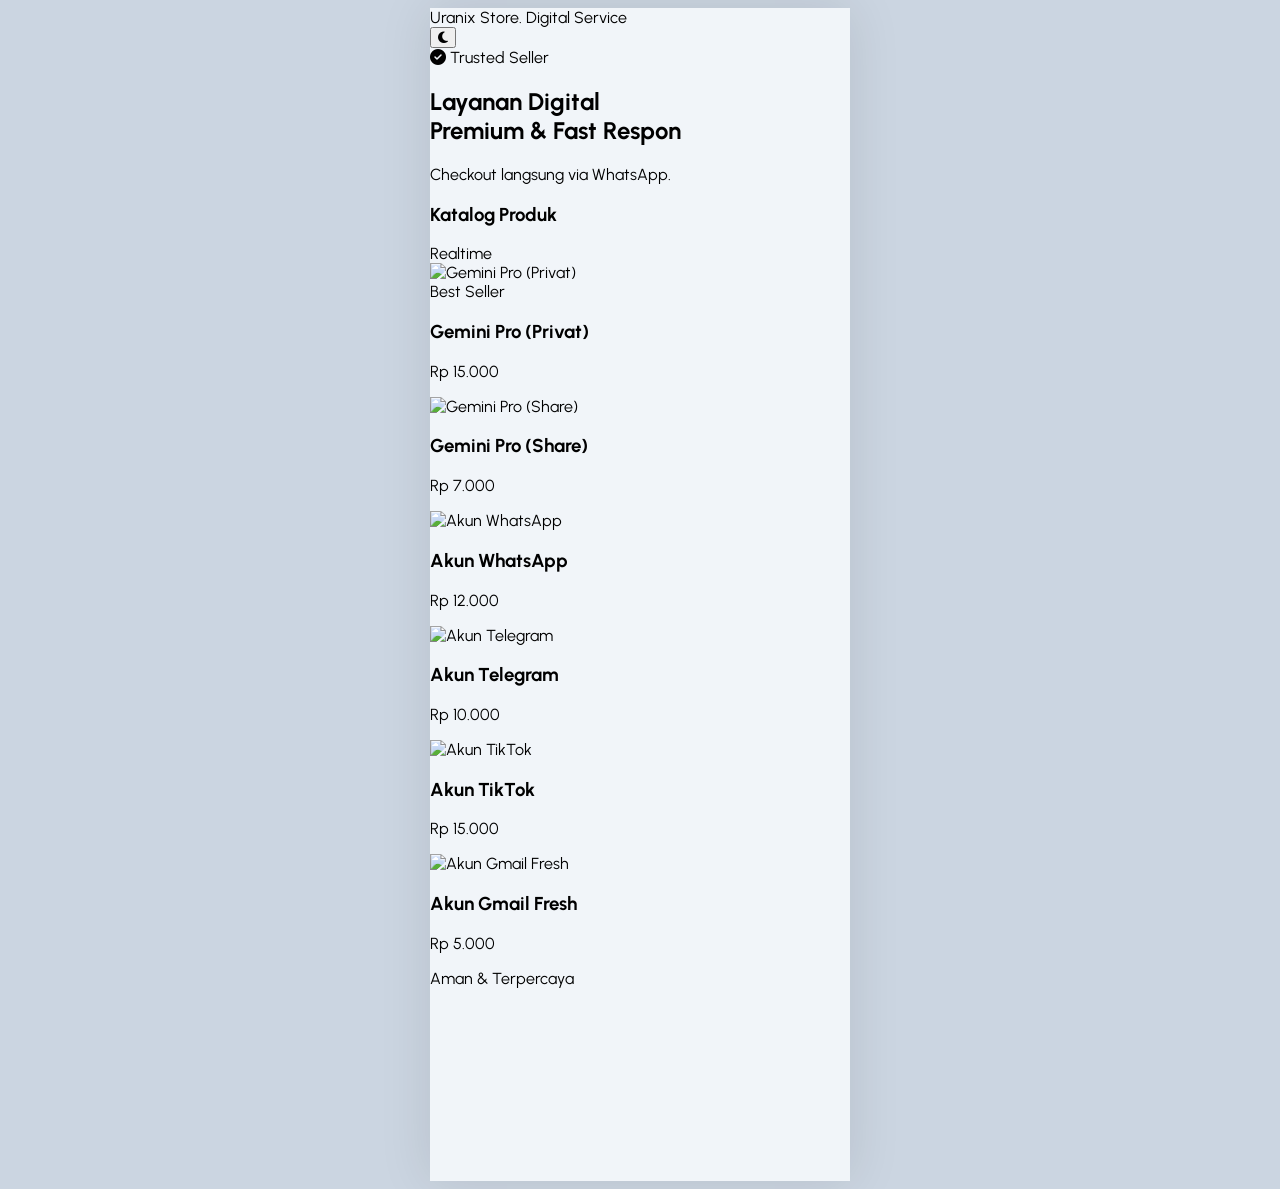
==== commit a6a198b4: "Update index.html" ====
--- a/index.html
+++ b/index.html
@@ -1,136 +1,262 @@
 <!DOCTYPE html>
-<html lang="id">
+<html lang="id" class="scroll-smooth">
 <head>
     <meta charset="UTF-8">
-    <meta name="viewport" content="width=device-width, initial-scale=1.0">
-    <title>LinuxEdu | Tingkatkan Keahlian Open Source Anda</title>
-    <link rel="stylesheet" href="assets/css/style.css">
-    <link href="https://fonts.googleapis.com/css2?family=Inter:wght@300;400;500;600;700&family=Fira+Code:wght@400;600&display=swap" rel="stylesheet">
+    <meta name="viewport" content="width=device-width, initial-scale=1.0, maximum-scale=1.0, user-scalable=no">
+    <title>Uranix Store - Bento App JPG</title>
+    <script src="https://cdn.tailwindcss.com"></script>
+    <script>
+        tailwind.config = {
+            darkMode: 'class',
+            theme: {
+                extend: {
+                    colors: {
+                        primary: '#2563eb',
+                        darkBg: '#0f172a',
+                        cardLight: '#ffffff',
+                        cardDark: '#1e293b',
+                    },
+                    borderRadius: {
+                        '4xl': '2rem',
+                    }
+                }
+            }
+        }
+    </script>
+    <link rel="stylesheet" href="https://cdnjs.cloudflare.com/ajax/libs/font-awesome/6.4.0/css/all.min.css">
+    <style>
+        @import url('https://fonts.googleapis.com/css2?family=Urbanist:wght@400;600;700;800;900&display=swap');
+        
+        body { font-family: 'Urbanist', sans-serif; background-color: #cbd5e1; }
+        .dark body { background-color: #020617; }
+        
+        .app-container {
+            max-width: 420px;
+            margin: 0 auto;
+            background-color: #f1f5f9;
+            min-height: 100dvh;
+            position: relative;
+            box-shadow: 0 0 50px rgba(0,0,0,0.1);
+            overflow-x: hidden;
+        }
+        .dark .app-container { background-color: #0f172a; }
+
+        .no-scrollbar::-webkit-scrollbar { display: none; }
+        .no-scrollbar { -ms-overflow-style: none; scrollbar-width: none; }
+
+        .bottom-sheet { transition: transform 0.4s cubic-bezier(0.32, 0.72, 0, 1); }
+        .sheet-open { transform: translateY(0%); }
+        .sheet-closed { transform: translateY(120%); }
+
+        .bento-card { transition: transform 0.2s ease, box-shadow 0.2s ease; }
+        .bento-card:active { transform: scale(0.96); }
+    </style>
 </head>
-<body>
-
-    <header class="navbar">
-        <div class="container nav-content">
-            <a href="index.html" class="logo">
-                <svg width="24" height="24" viewBox="0 0 24 24" fill="none" stroke="currentColor" stroke-width="2" stroke-linecap="round" stroke-linejoin="round" class="logo-icon"><polyline points="4 17 10 11 4 5"></polyline><line x1="12" y1="19" x2="20" y2="19"></line></svg>
-                Linux<span class="text-accent">Edu</span>
-            </a>
-            
-           
-
-            <nav class="nav-links" id="navLinks">
-                <a href="#materi" class="nav-link-item">Materi Pembelajaran</a>
-                <a href="pages/login.html" class="nav-link-subtle nav-link-item">Masuk</a>
-                <a href="pages/register.html" class="btn btn-primary nav-link-item">Daftar Akun</a>
-            </nav>
+<body class="text-slate-900 dark:text-slate-100 transition-colors duration-300">
+
+    <div class="app-container flex flex-col pb-8">
+        
+        <header class="pt-10 pb-4 px-6 flex justify-between items-center z-10 sticky top-0 bg-white/80 dark:bg-[#0f172a]/80 backdrop-blur-xl border-b border-slate-200/50 dark:border-slate-800/50">
+            <div class="flex flex-col">
+                <span class="font-black text-3xl tracking-tight text-slate-900 dark:text-white leading-none">
+                    Uranix Store.
+                </span>
+                <span class="text-xs font-bold text-primary mt-1 uppercase tracking-widest">Digital Service</span>
+            </div>
+            <button id="theme-toggle" class="w-10 h-10 rounded-full bg-slate-200 dark:bg-slate-800 flex items-center justify-center text-slate-600 dark:text-slate-300 active:scale-90 transition-transform">
+                <i id="theme-icon" class="fa-solid fa-moon"></i>
+            </button>
+        </header>
+
+        <main class="flex-1 px-5 mt-6 overflow-y-auto no-scrollbar">
+            
+            <div class="w-full bg-slate-900 dark:bg-primary rounded-[28px] p-6 text-white mb-8 relative overflow-hidden shadow-xl shadow-slate-900/20 dark:shadow-primary/20">
+                <div class="absolute -right-10 -top-10 w-40 h-40 bg-blue-500 rounded-full blur-[50px] opacity-40"></div>
+                <div class="relative z-10">
+                    <span class="inline-block px-3 py-1.5 bg-white/20 backdrop-blur-md rounded-full text-[10px] font-black tracking-widest mb-3 uppercase">
+                        <i class="fa-solid fa-circle-check mr-1 text-green-400"></i> Trusted Seller
+                    </span>
+                    <h2 class="text-2xl font-black leading-tight mb-2">Layanan Digital<br>Premium & Fast Respon</h2>
+                    <p class="text-sm font-bold text-slate-300 dark:text-blue-100">Checkout langsung via WhatsApp.</p>
+                </div>
+            </div>
+
+            <div class="mb-5 flex justify-between items-end">
+                <h3 class="font-extrabold text-2xl tracking-tight">Katalog Produk</h3>
+                <span class="text-xs font-bold text-slate-500 bg-slate-200 dark:bg-slate-800 px-2 py-1 rounded-lg">Realtime</span>
+            </div>
+            
+            <div id="product-list" class="grid grid-cols-2 gap-4">
+                </div>
+
+            <div class="text-center mt-10 mb-4 opacity-50">
+                <p class="text-[10px] font-bold tracking-widest uppercase">Aman & Terpercaya</p>
+            </div>
+        </main>
+
+        <div id="backdrop" class="fixed inset-0 bg-slate-900/60 dark:bg-black/80 z-40 hidden opacity-0 transition-opacity duration-300 max-w-[420px] mx-auto backdrop-blur-sm" onclick="closeSheet()"></div>
+
+        <div class="fixed bottom-0 w-full max-w-[420px] px-3 pb-4 z-50 pointer-events-none flex flex-col justify-end h-full">
+            <div id="bottom-sheet" class="bottom-sheet sheet-closed pointer-events-auto bg-white dark:bg-cardDark rounded-4xl p-6 shadow-2xl border border-slate-200 dark:border-slate-700 flex flex-col max-h-[85dvh]">
+                
+                <div class="w-12 h-1.5 bg-slate-200 dark:bg-slate-700 rounded-full mx-auto mb-6"></div>
+
+                <div class="flex items-center gap-4 mb-6">
+                    <div class="w-16 h-16 rounded-2xl bg-white dark:bg-white p-2.5 border-2 border-slate-200 dark:border-slate-600 shadow-sm flex-shrink-0 flex items-center justify-center">
+                        <img id="sheet-image" src="" alt="icon" class="w-full h-full object-contain">
+                    </div>
+                    <div>
+                        <h4 id="sheet-title" class="font-black text-slate-900 dark:text-white text-xl leading-tight">Nama Item</h4>
+                        <p id="sheet-price" class="text-primary font-black text-xl mt-0.5">Rp 0</p>
+                    </div>
+                </div>
+
+                <form id="checkout-form" class="space-y-4 overflow-y-auto no-scrollbar pb-2">
+                    <input type="hidden" id="item-name">
+                    <input type="hidden" id="item-price">
+                    
+                    <div>
+                        <label class="block text-xs font-bold text-slate-500 dark:text-slate-400 mb-2 pl-1">Gmail / Email Aktif <span class="text-red-500">*</span></label>
+                        <input type="email" id="user-email" required placeholder="akun@gmail.com" class="w-full bg-slate-50 dark:bg-slate-900 border-2 border-slate-200 dark:border-slate-700 px-4 py-3.5 rounded-2xl text-slate-900 dark:text-white text-sm font-bold outline-none focus:border-primary transition-colors">
+                    </div>
+                    
+                    <div class="relative">
+                        <label class="block text-xs font-bold text-slate-500 dark:text-slate-400 mb-2 pl-1">Metode Pembayaran <span class="text-red-500">*</span></label>
+                        <select id="payment-method" required class="w-full bg-slate-50 dark:bg-slate-900 border-2 border-slate-200 dark:border-slate-700 px-4 py-3.5 rounded-2xl text-slate-900 dark:text-white text-sm font-bold outline-none focus:border-primary transition-colors appearance-none cursor-pointer">
+                            <option value="" disabled selected>Pilih e-Wallet/Bank...</option>
+                            <option value="DANA">DANA</option>
+                            <option value="OVO">OVO</option>
+                            <option value="ShopeePay">ShopeePay</option>
+                            <option value="SeaBank">SeaBank</option>
+                            <option value="GoPay">GoPay</option>
+                        </select>
+                        <i class="fa-solid fa-chevron-down absolute right-5 top-[38px] text-slate-400 text-sm pointer-events-none"></i>
+                    </div>
+
+                    <div class="pt-4">
+                        <button type="submit" class="w-full bg-slate-900 dark:bg-primary text-white font-black py-4 rounded-2xl active:scale-95 transition-transform flex items-center justify-center gap-2 shadow-xl shadow-slate-900/20 dark:shadow-primary/20 text-lg tracking-wide">
+                            <i class="fa-brands fa-whatsapp text-xl"></i> Checkout WA
+                        </button>
+                    </div>
+                </form>
+            </div>
         </div>
-    </header>
-
-    <section class="hero relative-overflow">
-        <div class="glow-bg top-left"></div>
-        <div class="glow-bg bottom-right"></div>
-
-        <div class="container hero-content animate-on-scroll">
-            <div class="badge-pill mb-4">
-                <span class="badge-dot"></span> Rilis Modul Cinnamon Terbaru
-            </div>
-            
-            <h1 class="hero-title">
-                Kuasai Kernelnya.<br>
-                <span id="typewriter" class="text-gradient"></span>
-            </h1>
-            
-            <p class="hero-desc">
-                Tingkatkan keahlian sumber terbuka (open-source) Anda. Dari perintah dasar bash hingga administrasi server tingkat lanjut dan kustomisasi antarmuka desktop.
-            </p>
-            
-            <div class="hero-cta">
-                <a href="pages/register.html" class="btn btn-primary btn-lg">Mulai Belajar Sekarang</a>
-                <a href="#materi" class="btn btn-glass btn-lg">Lihat Daftar Modul</a>
-            </div>
-<br>
-<br>
-<br>
-            <div class="mockup-container mt-5 animate-on-scroll" style="transition-delay: 0.2s;">
-                <div class="mockup-header">
-                    <div class="mockup-dots"><span></span><span></span><span></span></div>
-                    <div class="mockup-url">localhost:8080/dashboard</div>
-                </div>
-                <div class="mockup-body">
-                    <div class="code-line"><span class="code-comment"># Memulai layanan pembelajaran...</span></div>
-                    <div class="code-line"><span class="code-keyword">sudo</span> systemctl start linux-edu</div>
-                    <div class="code-line"><span class="code-success">[ OK ]</span> Layanan berhasil dijalankan.</div>
-                    <div class="code-line">Menunggu koneksi siswa...</div>
-                </div>
-            </div>
-        </div>
-    </section>
-
-    <section id="materi" class="courses">
-        <div class="container">
-            <div class="section-header animate-on-scroll">
-                <h2 class="section-title">Kurikulum <span class="text-accent">Terstruktur</span></h2>
-                <p class="section-subtitle">Pilih jalur pembelajaran yang sesuai dengan tingkat keahlian Anda saat ini.</p>
-            </div>
-            
-            <div class="course-grid">
-                <div class="course-card animate-on-scroll" style="transition-delay: 0.1s;">
-                    <div class="card-badge badge-beginner">Pemula</div>
-                    <h3>Dasar-Dasar Linux</h3>
-                    <p>Pelajari struktur direktori, manajemen pengguna, hak akses (chmod, chown), dan perintah dasar terminal untuk pemula.</p>
-                    <div class="card-footer">
-                        <span class="course-meta">8 Bab • 12 Jam</span>
-                        <a href="pages/register.html" class="card-link">Akses Modul &rarr;</a>
-                    </div>
-                </div>
-
-                <div class="course-card animate-on-scroll" style="transition-delay: 0.2s;">
-                    <div class="card-badge badge-intermediate">Menengah</div>
-                    <h3>Pemrograman Skrip Bash</h3>
-                    <p>Otomatisasi tugas berulang Anda dengan menulis skrip Bash yang efisien. Membahas variabel, perulangan, dan percabangan.</p>
-                    <div class="card-footer">
-                        <span class="course-meta">10 Bab • 15 Jam</span>
-                        <a href="pages/register.html" class="card-link">Akses Modul &rarr;</a>
-                    </div>
-                </div>
-
-                <div class="course-card animate-on-scroll" style="transition-delay: 0.3s;">
-                    <div class="card-badge badge-intermediate">Menengah</div>
-                    <h3>Kustomisasi Cinnamon</h3>
-                    <p>Eksplorasi mendalam untuk meracik lingkungan desktop Linux Mint Cinnamon Anda agar tampil estetik dan produktif.</p>
-                    <div class="card-footer">
-                        <span class="course-meta">5 Bab • 8 Jam</span>
-                        <a href="pages/register.html" class="card-link">Akses Modul &rarr;</a>
-                    </div>
-                </div>
-
-                <div class="course-card animate-on-scroll" style="transition-delay: 0.4s;">
-                    <div class="card-badge badge-advanced">Lanjutan</div>
-                    <h3>Administrasi Server</h3>
-                    <p>Persiapan VPS, konfigurasi Nginx/Apache, manajemen tembok api (UFW), dan penyebaran aplikasi di lingkungan produksi.</p>
-                    <div class="card-footer">
-                        <span class="course-meta">12 Bab • 20 Jam</span>
-                        <a href="pages/register.html" class="card-link">Akses Modul &rarr;</a>
-                    </div>
-                </div>
-            </div>
-        </div>
-    </section>
-
-    <footer>
-        <div class="container footer-content animate-on-scroll">
-            <div class="footer-brand">
-                <svg width="20" height="20" viewBox="0 0 24 24" fill="none" stroke="currentColor" stroke-width="2" class="logo-icon"><polyline points="4 17 10 11 4 5"></polyline><line x1="12" y1="19" x2="20" y2="19"></line></svg>
-                <span class="font-semibold">LinuxEdu</span>
-            </div>
-            <p class="footer-text">&copy; 2026 Proyek LMS Linux. Dibangun untuk ekosistem Open Source.</p>
-            <div class="footer-links">
-                <a href="#">Ketentuan</a>
-                <a href="#">Privasi</a>
-            </div>
-        </div>
-    </footer>
-
-    <script src="assets/js/main.js"></script>
+    </div>
+
+    <script>
+        // Nomor WhatsApp sudah diupdate ke nomor tujuan
+        const waNumber = "6289665119793"; 
+
+        const products = [
+            { id: 'g-priv', name: 'Gemini Pro (Privat)', desc: 'Akun Sendiri (Aman)', price: 15000, image: 'https://logos-world.net/wp-content/uploads/2025/02/Google-Gemini-Logo.jpg' },
+            { id: 'g-share', name: 'Gemini Pro (Share)', price: 7000, image: 'https://logos-world.net/wp-content/uploads/2025/02/Google-Gemini-Logo.jpg' },
+            { id: 'wa', name: 'Akun WhatsApp', price: 12000, image: 'https://img.freepik.com/premium-vector/green-square-social-media-logo_197792-2919.jpg?semt=ais_rp_50_assets&w=740&q=80' },
+            { id: 'tg', name: 'Akun Telegram', price: 10000, image: 'https://img.freepik.com/premium-photo/square-telegram-logo-isolated-white-background_469489-1055.jpg?semt=ais_rp_50_assets&w=740&q=80' },
+            { id: 'tt', name: 'Akun TikTok', price: 15000, image: 'https://thumbs.dreamstime.com/b/square-tiktok-logo-isolated-white-background-266995761.jpg' },
+            { id: 'gmail', name: 'Akun Gmail Fresh', price: 5000, image: 'https://upload.wikimedia.org/wikipedia/commons/d/d2/Logo_Gmail.jpg' }
+        ];
+
+        const formatRp = (angka) => new Intl.NumberFormat('id-ID', { style: 'currency', currency: 'IDR', minimumFractionDigits: 0 }).format(angka);
+
+        const productList = document.getElementById('product-list');
+        products.forEach(prod => {
+            const card = document.createElement('div');
+            const isHot = prod.id === 'g-priv';
+            
+            if (isHot) {
+                // Item Utama / Featured (Lebar Penuh)
+                card.className = 'bento-card col-span-2 bg-gradient-to-br from-slate-100 to-white dark:from-slate-800 dark:to-slate-800 rounded-[28px] p-5 cursor-pointer flex items-center gap-4 shadow-sm border border-slate-200 dark:border-slate-700';
+                card.onclick = () => openSheet(prod);
+                card.innerHTML = `
+                    <div class="relative w-20 h-20 rounded-2xl bg-white dark:bg-white p-3 border-2 border-slate-200 dark:border-slate-600 flex-shrink-0 flex items-center justify-center">
+                        <img src="${prod.image}" alt="${prod.name}" class="w-full h-full object-contain">
+                    </div>
+                    <div class="flex-1">
+                        <span class="bg-red-500 text-white text-[9px] font-black px-2 py-1 rounded-md uppercase tracking-widest mb-1.5 inline-block shadow-sm">Best Seller</span>
+                        <h3 class="font-black text-xl leading-tight mb-1 text-slate-900 dark:text-white">${prod.name}</h3>
+                        <p class="font-bold text-primary text-sm">${formatRp(prod.price)}</p>
+                    </div>
+                `;
+            } else {
+                // Item Biasa (Kotak)
+                card.className = 'bento-card col-span-1 bg-white dark:bg-cardDark rounded-[28px] p-5 cursor-pointer flex flex-col items-center justify-center text-center shadow-sm border border-slate-200 dark:border-slate-700';
+                card.onclick = () => openSheet(prod);
+                card.innerHTML = `
+                    <div class="w-16 h-16 rounded-2xl bg-white dark:bg-white p-2.5 mb-3 border-2 border-slate-200 dark:border-slate-600 flex items-center justify-center shadow-inner">
+                        <img src="${prod.image}" alt="${prod.name}" class="w-full h-full object-contain">
+                    </div>
+                    <h3 class="font-bold text-[15px] leading-tight text-slate-900 dark:text-white mb-1 truncate w-full">${prod.name}</h3>
+                    <p class="font-extrabold text-primary text-[15px]">${formatRp(prod.price)}</p>
+                `;
+            }
+            productList.appendChild(card);
+        });
+
+        const sheet = document.getElementById('bottom-sheet');
+        const backdrop = document.getElementById('backdrop');
+
+        function openSheet(prod) {
+            document.getElementById('sheet-image').src = prod.image;
+            document.getElementById('sheet-title').innerText = prod.name + (prod.desc ? ` (${prod.desc})` : '');
+            document.getElementById('sheet-price').innerText = formatRp(prod.price);
+            
+            document.getElementById('item-name').value = prod.name;
+            document.getElementById('item-price').value = formatRp(prod.price);
+            
+            backdrop.classList.remove('hidden');
+            setTimeout(() => backdrop.classList.remove('opacity-0'), 10);
+            
+            sheet.classList.remove('sheet-closed');
+            sheet.classList.add('sheet-open');
+        }
+
+        function closeSheet() {
+            sheet.classList.remove('sheet-open');
+            sheet.classList.add('sheet-closed');
+            
+            backdrop.classList.add('opacity-0');
+            setTimeout(() => backdrop.classList.add('hidden'), 300);
+        }
+
+        document.getElementById('checkout-form').addEventListener('submit', function(e) {
+            e.preventDefault();
+            
+            const itemName = document.getElementById('item-name').value;
+            const itemPrice = document.getElementById('item-price').value;
+            const email = document.getElementById('user-email').value;
+            const payment = document.getElementById('payment-method').value;
+
+            const text = `===== URANIX STORE =====\n\nHaloo Admin, mau order:\n▪️ *Item:* ${itemName}\n▪️ *Harga:* ${itemPrice}\n▪️ *Email:* ${email}\n▪️ *Bayar via:* ${payment}\n\nMinta detail transfernya ya.`;
+            
+            const encodedText = encodeURIComponent(text);
+            const waUrl = `https://api.whatsapp.com/send?phone=${waNumber}&text=${encodedText}`;
+            
+            window.open(waUrl, '_blank');
+            closeSheet();
+            this.reset();
+        });
+
+        const themeToggleBtn = document.getElementById('theme-toggle');
+        const themeIcon = document.getElementById('theme-icon');
+        const html = document.documentElement;
+
+        if (localStorage.getItem('color-theme') === 'dark' || (!('color-theme' in localStorage) && window.matchMedia('(prefers-color-scheme: dark)').matches)) {
+            html.classList.add('dark');
+            themeIcon.classList.replace('fa-moon', 'fa-sun');
+        } else {
+            html.classList.remove('dark');
+        }
+
+        themeToggleBtn.addEventListener('click', function() {
+            html.classList.toggle('dark');
+            if (html.classList.contains('dark')) {
+                localStorage.setItem('color-theme', 'dark');
+                themeIcon.classList.replace('fa-moon', 'fa-sun');
+            } else {
+                localStorage.setItem('color-theme', 'light');
+                themeIcon.classList.replace('fa-sun', 'fa-moon');
+            }
+        });
+    </script>
 </body>
-</html>+</html>
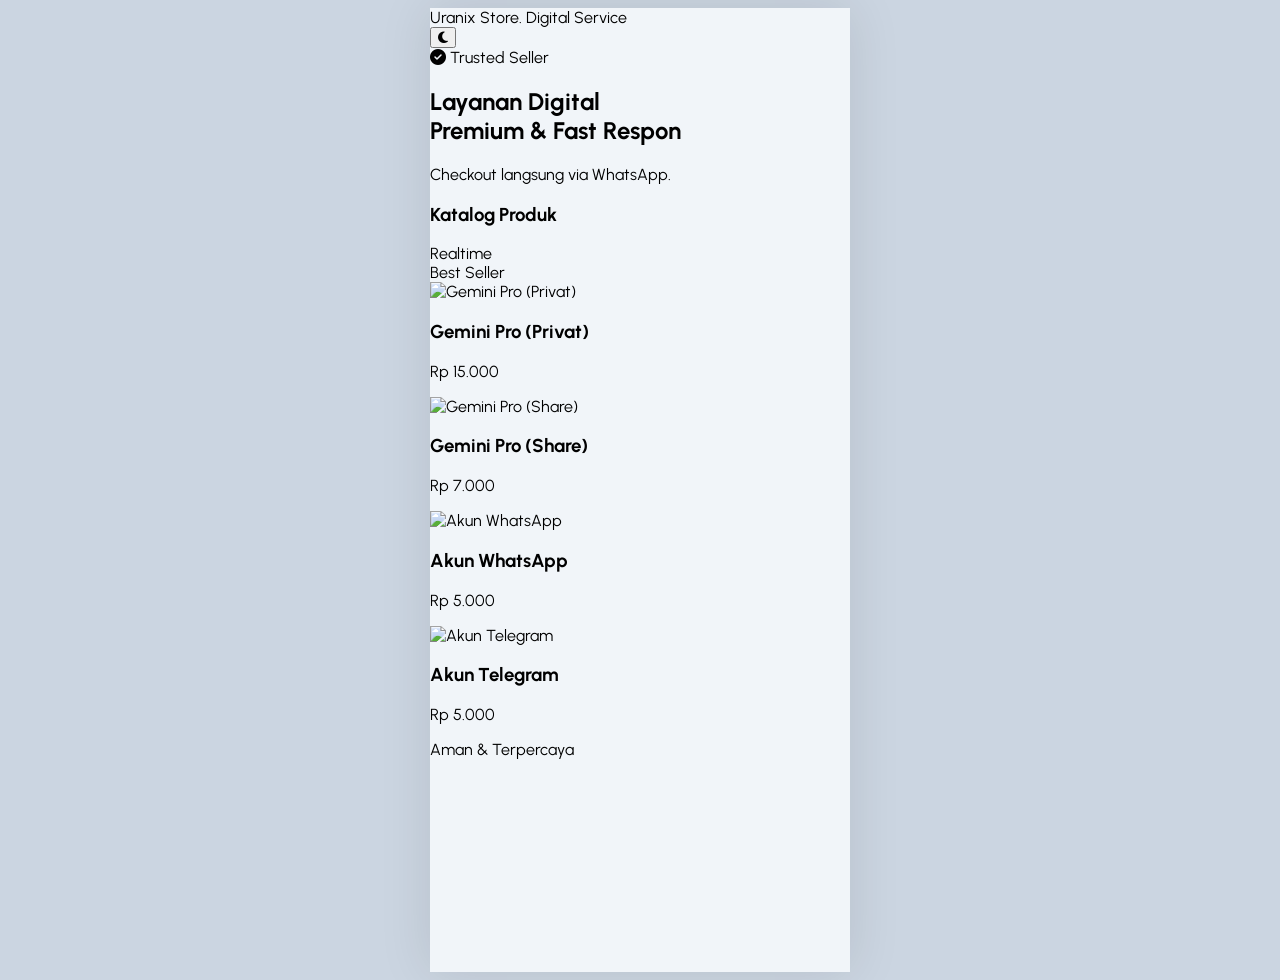
==== commit d478b76a: "Update index.html" ====
--- a/index.html
+++ b/index.html
@@ -3,7 +3,7 @@
 <head>
     <meta charset="UTF-8">
     <meta name="viewport" content="width=device-width, initial-scale=1.0, maximum-scale=1.0, user-scalable=no">
-    <title>Uranix Store - Bento App JPG</title>
+    <title>Uranix Store - Bento App</title>
     <script src="https://cdn.tailwindcss.com"></script>
     <script>
         tailwind.config = {
@@ -63,8 +63,9 @@
                 </span>
                 <span class="text-xs font-bold text-primary mt-1 uppercase tracking-widest">Digital Service</span>
             </div>
-            <button id="theme-toggle" class="w-10 h-10 rounded-full bg-slate-200 dark:bg-slate-800 flex items-center justify-center text-slate-600 dark:text-slate-300 active:scale-90 transition-transform">
-                <i id="theme-icon" class="fa-solid fa-moon"></i>
+            
+            <button id="theme-toggle" class="w-10 h-10 flex items-center justify-center text-slate-800 dark:text-slate-200 hover:text-primary dark:hover:text-primary active:scale-90 transition-transform duration-200">
+                <i id="theme-icon" class="fa-solid fa-moon text-[22px]"></i>
             </button>
         </header>
 
@@ -116,8 +117,11 @@
                     <input type="hidden" id="item-price">
                     
                     <div>
-                        <label class="block text-xs font-bold text-slate-500 dark:text-slate-400 mb-2 pl-1">Gmail / Email Aktif <span class="text-red-500">*</span></label>
-                        <input type="email" id="user-email" required placeholder="akun@gmail.com" class="w-full bg-slate-50 dark:bg-slate-900 border-2 border-slate-200 dark:border-slate-700 px-4 py-3.5 rounded-2xl text-slate-900 dark:text-white text-sm font-bold outline-none focus:border-primary transition-colors">
+                        <label class="block text-xs font-bold text-slate-500 dark:text-slate-400 mb-2 pl-1">Alamat Gmail <span class="text-red-500">*</span></label>
+                        <div class="relative flex items-center">
+                            <input type="text" id="user-email" required placeholder="username" class="w-full bg-slate-50 dark:bg-slate-900 border-2 border-slate-200 dark:border-slate-700 pl-4 pr-[90px] py-3.5 rounded-2xl text-slate-900 dark:text-white text-sm font-bold outline-none focus:border-primary transition-colors">
+                            <span class="absolute right-4 text-slate-500 dark:text-slate-400 font-bold text-sm pointer-events-none">@gmail.com</span>
+                        </div>
                     </div>
                     
                     <div class="relative">
@@ -144,16 +148,13 @@
     </div>
 
     <script>
-        // Nomor WhatsApp sudah diupdate ke nomor tujuan
         const waNumber = "6289665119793"; 
 
         const products = [
-            { id: 'g-priv', name: 'Gemini Pro (Privat)', desc: 'Akun Sendiri (Aman)', price: 15000, image: 'https://logos-world.net/wp-content/uploads/2025/02/Google-Gemini-Logo.jpg' },
-            { id: 'g-share', name: 'Gemini Pro (Share)', price: 7000, image: 'https://logos-world.net/wp-content/uploads/2025/02/Google-Gemini-Logo.jpg' },
-            { id: 'wa', name: 'Akun WhatsApp', price: 12000, image: 'https://img.freepik.com/premium-vector/green-square-social-media-logo_197792-2919.jpg?semt=ais_rp_50_assets&w=740&q=80' },
-            { id: 'tg', name: 'Akun Telegram', price: 10000, image: 'https://img.freepik.com/premium-photo/square-telegram-logo-isolated-white-background_469489-1055.jpg?semt=ais_rp_50_assets&w=740&q=80' },
-            { id: 'tt', name: 'Akun TikTok', price: 15000, image: 'https://thumbs.dreamstime.com/b/square-tiktok-logo-isolated-white-background-266995761.jpg' },
-            { id: 'gmail', name: 'Akun Gmail Fresh', price: 5000, image: 'https://upload.wikimedia.org/wikipedia/commons/d/d2/Logo_Gmail.jpg' }
+            { id: 'g-priv', name: 'Gemini Pro (Privat)', desc: 'Akun Sendiri (Aman)', price: 15000, image: 'https://www.gstatic.com/lamda/images/gemini_sparkle_v002_d4735304ff6292a690345.svg' },
+            { id: 'g-share', name: 'Gemini Pro (Share)', price: 7000, image: 'https://www.gstatic.com/lamda/images/gemini_sparkle_v002_d4735304ff6292a690345.svg' },
+            { id: 'wa', name: 'Akun WhatsApp', price: 5000, image: 'https://img.freepik.com/premium-vector/green-square-social-media-logo_197792-2919.jpg?semt=ais_rp_50_assets&w=740&q=80' },
+            { id: 'tg', name: 'Akun Telegram', price: 5000, image: 'https://img.freepik.com/premium-photo/square-telegram-logo-isolated-white-background_469489-1055.jpg?semt=ais_rp_50_assets&w=740&q=80' }
         ];
 
         const formatRp = (angka) => new Intl.NumberFormat('id-ID', { style: 'currency', currency: 'IDR', minimumFractionDigits: 0 }).format(angka);
@@ -163,32 +164,24 @@
             const card = document.createElement('div');
             const isHot = prod.id === 'g-priv';
             
-            if (isHot) {
-                // Item Utama / Featured (Lebar Penuh)
-                card.className = 'bento-card col-span-2 bg-gradient-to-br from-slate-100 to-white dark:from-slate-800 dark:to-slate-800 rounded-[28px] p-5 cursor-pointer flex items-center gap-4 shadow-sm border border-slate-200 dark:border-slate-700';
-                card.onclick = () => openSheet(prod);
-                card.innerHTML = `
-                    <div class="relative w-20 h-20 rounded-2xl bg-white dark:bg-white p-3 border-2 border-slate-200 dark:border-slate-600 flex-shrink-0 flex items-center justify-center">
-                        <img src="${prod.image}" alt="${prod.name}" class="w-full h-full object-contain">
-                    </div>
-                    <div class="flex-1">
-                        <span class="bg-red-500 text-white text-[9px] font-black px-2 py-1 rounded-md uppercase tracking-widest mb-1.5 inline-block shadow-sm">Best Seller</span>
-                        <h3 class="font-black text-xl leading-tight mb-1 text-slate-900 dark:text-white">${prod.name}</h3>
-                        <p class="font-bold text-primary text-sm">${formatRp(prod.price)}</p>
-                    </div>
-                `;
-            } else {
-                // Item Biasa (Kotak)
-                card.className = 'bento-card col-span-1 bg-white dark:bg-cardDark rounded-[28px] p-5 cursor-pointer flex flex-col items-center justify-center text-center shadow-sm border border-slate-200 dark:border-slate-700';
-                card.onclick = () => openSheet(prod);
-                card.innerHTML = `
-                    <div class="w-16 h-16 rounded-2xl bg-white dark:bg-white p-2.5 mb-3 border-2 border-slate-200 dark:border-slate-600 flex items-center justify-center shadow-inner">
-                        <img src="${prod.image}" alt="${prod.name}" class="w-full h-full object-contain">
-                    </div>
-                    <h3 class="font-bold text-[15px] leading-tight text-slate-900 dark:text-white mb-1 truncate w-full">${prod.name}</h3>
-                    <p class="font-extrabold text-primary text-[15px]">${formatRp(prod.price)}</p>
-                `;
-            }
+            card.className = 'bento-card col-span-1 bg-white dark:bg-cardDark rounded-[28px] p-5 cursor-pointer flex flex-col items-center justify-center text-center shadow-sm border border-slate-200 dark:border-slate-700 relative overflow-hidden';
+            card.onclick = () => openSheet(prod);
+            
+            const badge = isHot ? `
+                <div class="absolute top-3 left-3 bg-red-500 text-white text-[10px] font-bold px-2.5 py-1 rounded-lg shadow-sm z-10 flex items-center gap-1">
+                    Best Seller
+                </div>
+            ` : '';
+
+            card.innerHTML = `
+                ${badge}
+                <div class="w-16 h-16 rounded-2xl bg-white dark:bg-white p-2.5 mb-3 border-2 border-slate-200 dark:border-slate-600 flex items-center justify-center shadow-inner mt-2">
+                    <img src="${prod.image}" alt="${prod.name}" class="w-full h-full object-contain">
+                </div>
+                <h3 class="font-bold text-[14px] leading-tight text-slate-900 dark:text-white mb-1 truncate w-full" title="${prod.name}">${prod.name}</h3>
+                <p class="font-extrabold text-primary text-[15px]">${formatRp(prod.price)}</p>
+            `;
+            
             productList.appendChild(card);
         });
 
@@ -203,6 +196,10 @@
             document.getElementById('item-name').value = prod.name;
             document.getElementById('item-price').value = formatRp(prod.price);
             
+            // Reset input form
+            document.getElementById('user-email').value = '';
+            document.getElementById('payment-method').value = '';
+
             backdrop.classList.remove('hidden');
             setTimeout(() => backdrop.classList.remove('opacity-0'), 10);
             
@@ -223,10 +220,12 @@
             
             const itemName = document.getElementById('item-name').value;
             const itemPrice = document.getElementById('item-price').value;
-            const email = document.getElementById('user-email').value;
+            const emailInput = document.getElementById('user-email').value;
+            const email = emailInput + '@gmail.com';
             const payment = document.getElementById('payment-method').value;
 
-            const text = `===== URANIX STORE =====\n\nHaloo Admin, mau order:\n▪️ *Item:* ${itemName}\n▪️ *Harga:* ${itemPrice}\n▪️ *Email:* ${email}\n▪️ *Bayar via:* ${payment}\n\nMinta detail transfernya ya.`;
+            // Format text WA sesuai request
+            const text = `Payment URANIX STORE.\n\nHalo kak, mau order:\n• *Item:* ${itemName}\n• *Harga:* ${itemPrice}\n• *Email:* ${email}\n• *Bayar via:* ${payment}\n\nMinta detail transfernya ya.`;
             
             const encodedText = encodeURIComponent(text);
             const waUrl = `https://api.whatsapp.com/send?phone=${waNumber}&text=${encodedText}`;
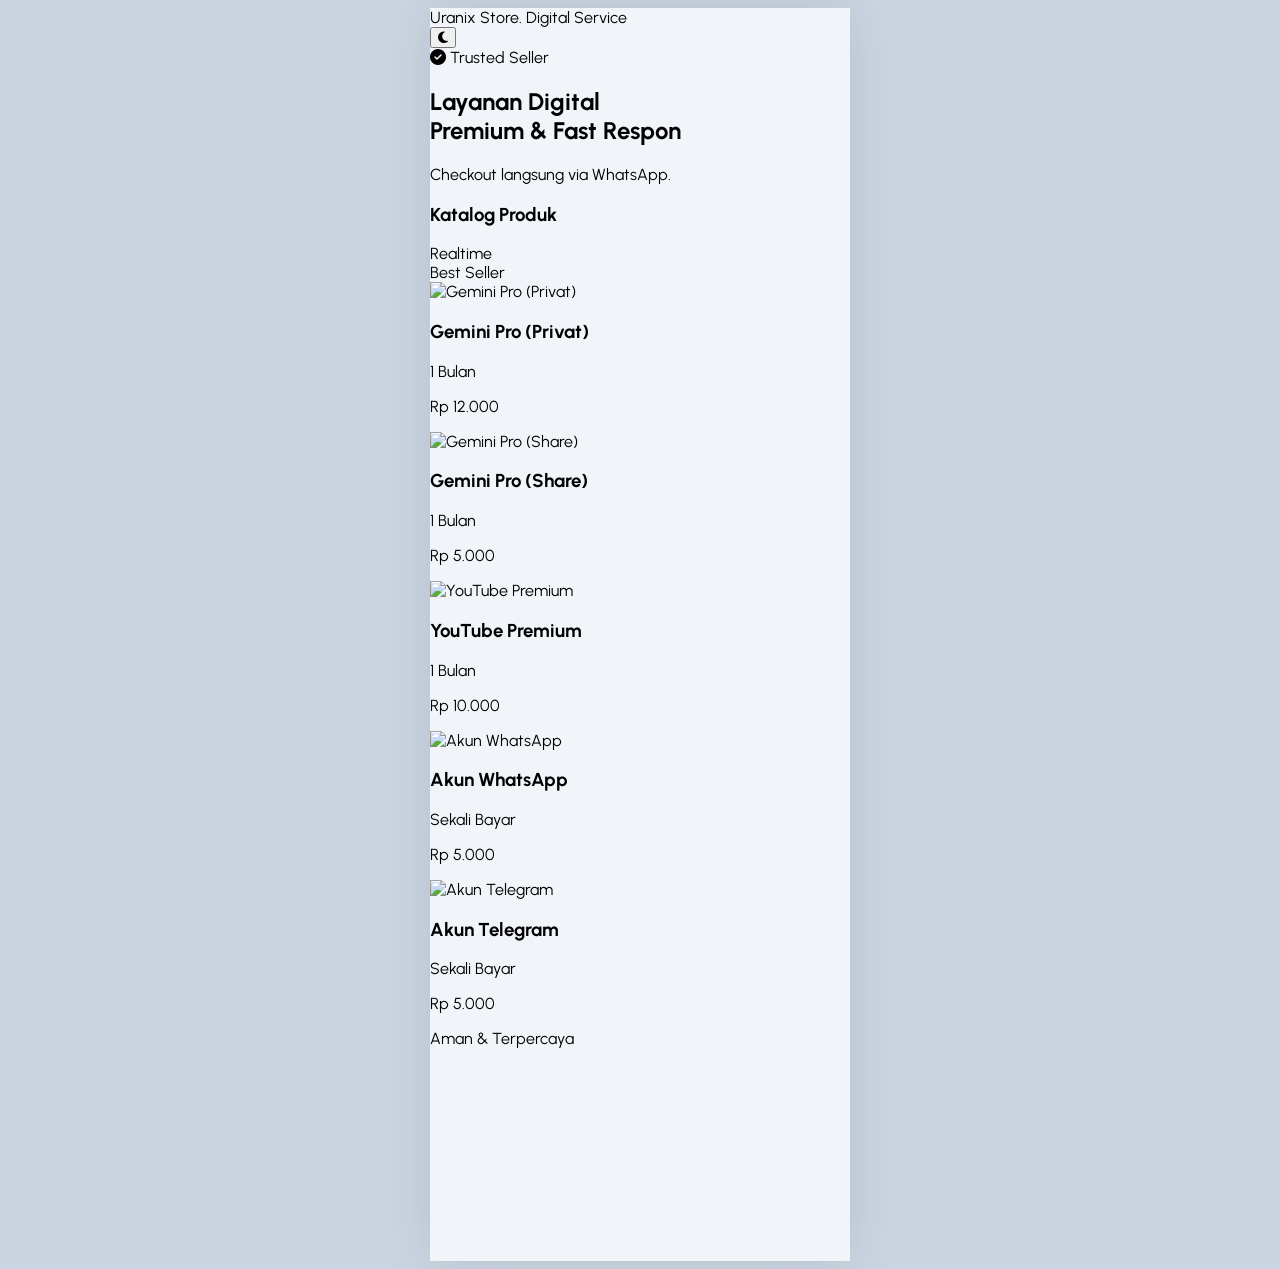
==== commit f5baad2b: "Create index.html" ====
--- a/index.html
+++ b/index.html
@@ -150,11 +150,13 @@
     <script>
         const waNumber = "6289665119793"; 
 
+        // Update Deskripsi Menjadi Lebih Ringkas Sesuai Permintaan
         const products = [
-            { id: 'g-priv', name: 'Gemini Pro (Privat)', desc: 'Akun Sendiri (Aman)', price: 15000, image: 'https://www.gstatic.com/lamda/images/gemini_sparkle_v002_d4735304ff6292a690345.svg' },
-            { id: 'g-share', name: 'Gemini Pro (Share)', price: 7000, image: 'https://www.gstatic.com/lamda/images/gemini_sparkle_v002_d4735304ff6292a690345.svg' },
-            { id: 'wa', name: 'Akun WhatsApp', price: 5000, image: 'https://img.freepik.com/premium-vector/green-square-social-media-logo_197792-2919.jpg?semt=ais_rp_50_assets&w=740&q=80' },
-            { id: 'tg', name: 'Akun Telegram', price: 5000, image: 'https://img.freepik.com/premium-photo/square-telegram-logo-isolated-white-background_469489-1055.jpg?semt=ais_rp_50_assets&w=740&q=80' }
+            { id: 'g-priv', name: 'Gemini Pro (Privat)', desc: '1 Bulan', price: 12000, image: 'https://www.gstatic.com/lamda/images/gemini_sparkle_v002_d4735304ff6292a690345.svg' },
+            { id: 'g-share', name: 'Gemini Pro (Share)', desc: '1 Bulan', price: 5000, image: 'https://www.gstatic.com/lamda/images/gemini_sparkle_v002_d4735304ff6292a690345.svg' },
+            { id: 'yt-prem', name: 'YouTube Premium', desc: '1 Bulan', price: 10000, image: 'https://upload.wikimedia.org/wikipedia/commons/thumb/0/09/YouTube_full-color_icon_%282017%29.svg/512px-YouTube_full-color_icon_%282017%29.svg.png' },
+            { id: 'wa', name: 'Akun WhatsApp', desc: 'Sekali Bayar', price: 5000, image: 'https://img.freepik.com/premium-vector/green-square-social-media-logo_197792-2919.jpg?semt=ais_rp_50_assets&w=740&q=80' },
+            { id: 'tg', name: 'Akun Telegram', desc: 'Sekali Bayar', price: 5000, image: 'https://img.freepik.com/premium-photo/square-telegram-logo-isolated-white-background_469489-1055.jpg?semt=ais_rp_50_assets&w=740&q=80' }
         ];
 
         const formatRp = (angka) => new Intl.NumberFormat('id-ID', { style: 'currency', currency: 'IDR', minimumFractionDigits: 0 }).format(angka);
@@ -178,7 +180,8 @@
                 <div class="w-16 h-16 rounded-2xl bg-white dark:bg-white p-2.5 mb-3 border-2 border-slate-200 dark:border-slate-600 flex items-center justify-center shadow-inner mt-2">
                     <img src="${prod.image}" alt="${prod.name}" class="w-full h-full object-contain">
                 </div>
-                <h3 class="font-bold text-[14px] leading-tight text-slate-900 dark:text-white mb-1 truncate w-full" title="${prod.name}">${prod.name}</h3>
+                <h3 class="font-bold text-[14px] leading-tight text-slate-900 dark:text-white mb-0.5 truncate w-full" title="${prod.name}">${prod.name}</h3>
+                <p class="text-[11px] font-semibold text-slate-500 dark:text-slate-400 mb-1.5 truncate w-full">${prod.desc}</p>
                 <p class="font-extrabold text-primary text-[15px]">${formatRp(prod.price)}</p>
             `;
             
@@ -190,10 +193,14 @@
 
         function openSheet(prod) {
             document.getElementById('sheet-image').src = prod.image;
-            document.getElementById('sheet-title').innerText = prod.name + (prod.desc ? ` (${prod.desc})` : '');
+            
+            // Format diubah menggunakan strip " - " sesuai request
+            const itemNameWithDesc = prod.name + (prod.desc ? ` - ${prod.desc}` : '');
+            
+            document.getElementById('sheet-title').innerText = itemNameWithDesc;
             document.getElementById('sheet-price').innerText = formatRp(prod.price);
             
-            document.getElementById('item-name').value = prod.name;
+            document.getElementById('item-name').value = itemNameWithDesc;
             document.getElementById('item-price').value = formatRp(prod.price);
             
             // Reset input form
@@ -224,7 +231,7 @@
             const email = emailInput + '@gmail.com';
             const payment = document.getElementById('payment-method').value;
 
-            // Format text WA sesuai request
+            // Format text WA
             const text = `Payment URANIX STORE.\n\nHalo kak, mau order:\n• *Item:* ${itemName}\n• *Harga:* ${itemPrice}\n• *Email:* ${email}\n• *Bayar via:* ${payment}\n\nMinta detail transfernya ya.`;
             
             const encodedText = encodeURIComponent(text);
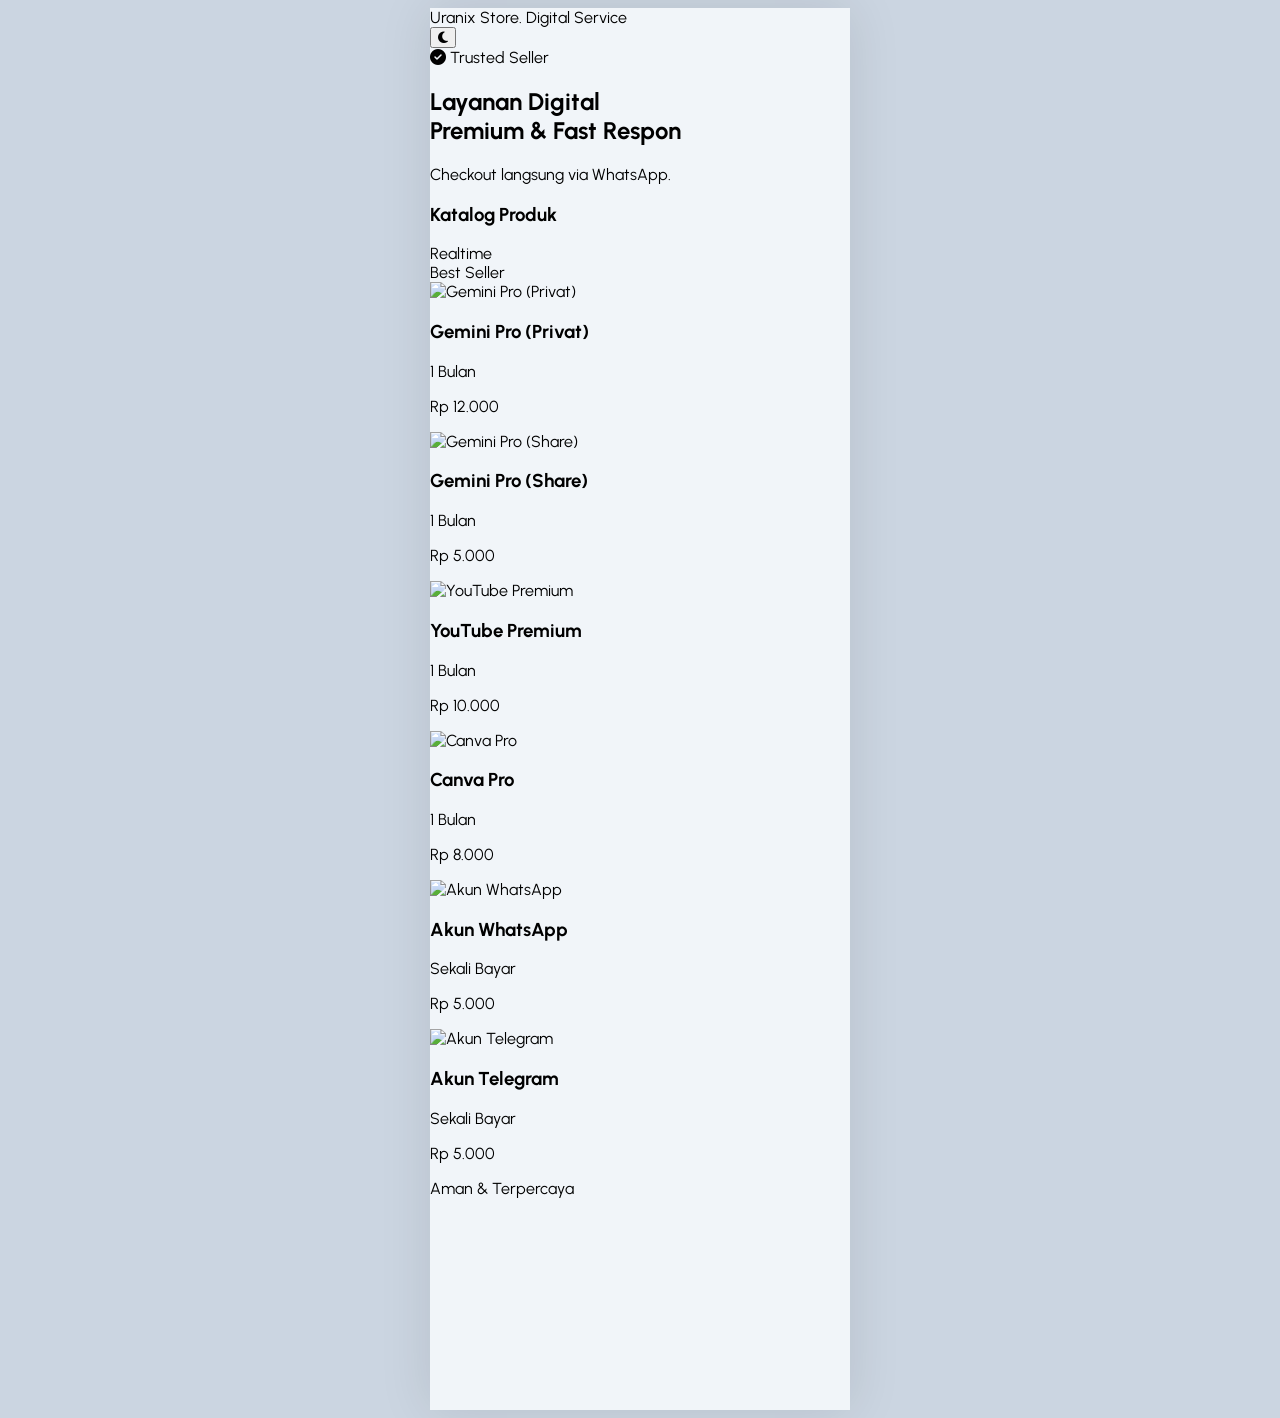
==== commit 980fa33e: "Update index.html" ====
--- a/index.html
+++ b/index.html
@@ -150,11 +150,12 @@
     <script>
         const waNumber = "6289665119793"; 
 
-        // Update Deskripsi Menjadi Lebih Ringkas Sesuai Permintaan
+        // Menambahkan Canva Pro ke dalam daftar produk
         const products = [
             { id: 'g-priv', name: 'Gemini Pro (Privat)', desc: '1 Bulan', price: 12000, image: 'https://www.gstatic.com/lamda/images/gemini_sparkle_v002_d4735304ff6292a690345.svg' },
             { id: 'g-share', name: 'Gemini Pro (Share)', desc: '1 Bulan', price: 5000, image: 'https://www.gstatic.com/lamda/images/gemini_sparkle_v002_d4735304ff6292a690345.svg' },
-            { id: 'yt-prem', name: 'YouTube Premium', desc: '1 Bulan', price: 10000, image: 'https://upload.wikimedia.org/wikipedia/commons/thumb/0/09/YouTube_full-color_icon_%282017%29.svg/512px-YouTube_full-color_icon_%282017%29.svg.png' },
+            { id: 'yt-prem', name: 'YouTube Premium', desc: '1 Bulan', price: 10000, image: 'https://img.icons8.com/color/512/youtube-play.png' },
+            { id: 'canva-pro', name: 'Canva Pro', desc: '1 Bulan', price: 8000, image: 'https://img.icons8.com/fluency/512/canva.png' },
             { id: 'wa', name: 'Akun WhatsApp', desc: 'Sekali Bayar', price: 5000, image: 'https://img.freepik.com/premium-vector/green-square-social-media-logo_197792-2919.jpg?semt=ais_rp_50_assets&w=740&q=80' },
             { id: 'tg', name: 'Akun Telegram', desc: 'Sekali Bayar', price: 5000, image: 'https://img.freepik.com/premium-photo/square-telegram-logo-isolated-white-background_469489-1055.jpg?semt=ais_rp_50_assets&w=740&q=80' }
         ];
@@ -194,7 +195,6 @@
         function openSheet(prod) {
             document.getElementById('sheet-image').src = prod.image;
             
-            // Format diubah menggunakan strip " - " sesuai request
             const itemNameWithDesc = prod.name + (prod.desc ? ` - ${prod.desc}` : '');
             
             document.getElementById('sheet-title').innerText = itemNameWithDesc;
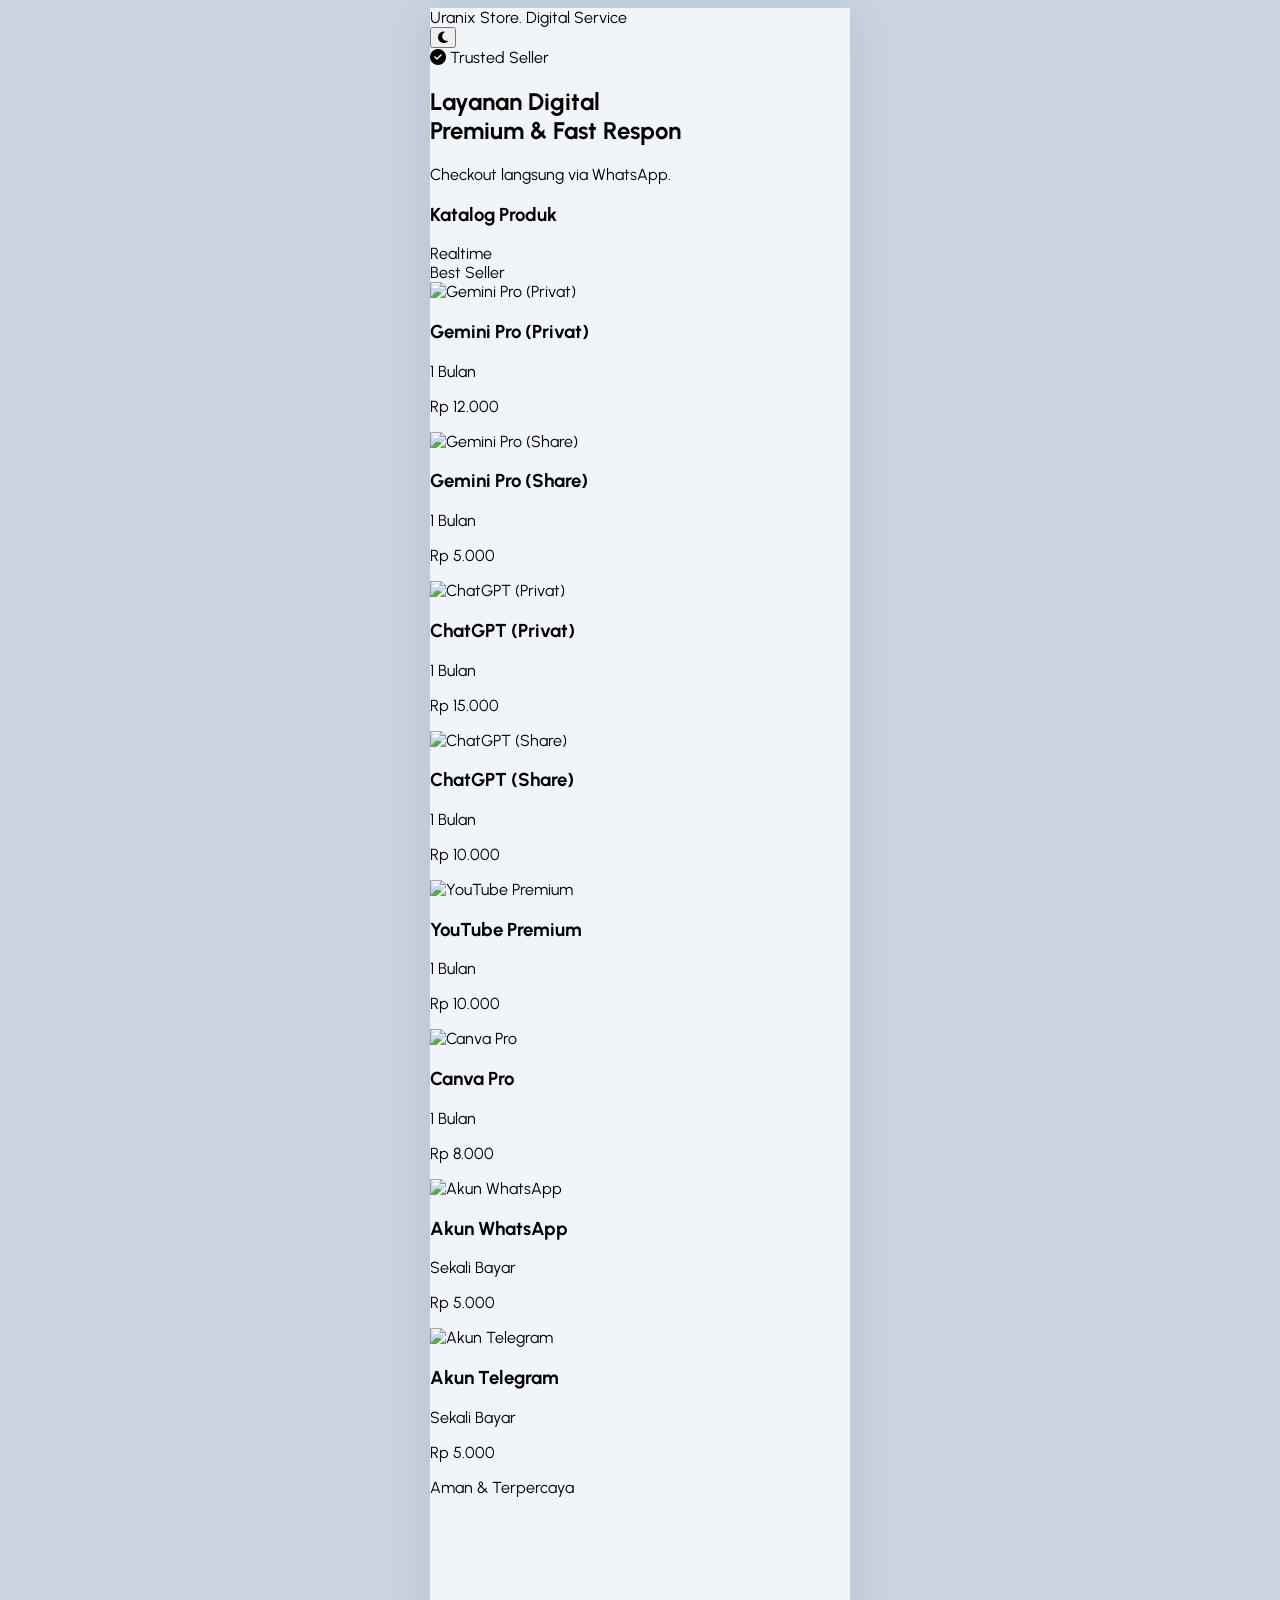
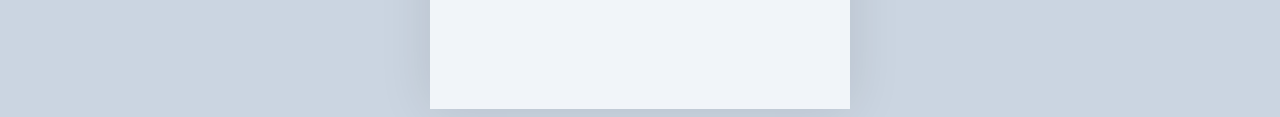
==== commit 79b132d6: "Update index.html" ====
--- a/index.html
+++ b/index.html
@@ -150,10 +150,12 @@
     <script>
         const waNumber = "6289665119793"; 
 
-        // Menambahkan Canva Pro ke dalam daftar produk
+        // Data Produk Diperbarui: Penambahan ChatGPT Privat & Share
         const products = [
             { id: 'g-priv', name: 'Gemini Pro (Privat)', desc: '1 Bulan', price: 12000, image: 'https://www.gstatic.com/lamda/images/gemini_sparkle_v002_d4735304ff6292a690345.svg' },
             { id: 'g-share', name: 'Gemini Pro (Share)', desc: '1 Bulan', price: 5000, image: 'https://www.gstatic.com/lamda/images/gemini_sparkle_v002_d4735304ff6292a690345.svg' },
+            { id: 'gpt-priv', name: 'ChatGPT (Privat)', desc: '1 Bulan', price: 15000, image: 'https://upload.wikimedia.org/wikipedia/commons/0/04/ChatGPT_logo.svg' },
+            { id: 'gpt-share', name: 'ChatGPT (Share)', desc: '1 Bulan', price: 10000, image: 'https://upload.wikimedia.org/wikipedia/commons/0/04/ChatGPT_logo.svg' },
             { id: 'yt-prem', name: 'YouTube Premium', desc: '1 Bulan', price: 10000, image: 'https://img.icons8.com/color/512/youtube-play.png' },
             { id: 'canva-pro', name: 'Canva Pro', desc: '1 Bulan', price: 8000, image: 'https://img.icons8.com/fluency/512/canva.png' },
             { id: 'wa', name: 'Akun WhatsApp', desc: 'Sekali Bayar', price: 5000, image: 'https://img.freepik.com/premium-vector/green-square-social-media-logo_197792-2919.jpg?semt=ais_rp_50_assets&w=740&q=80' },
